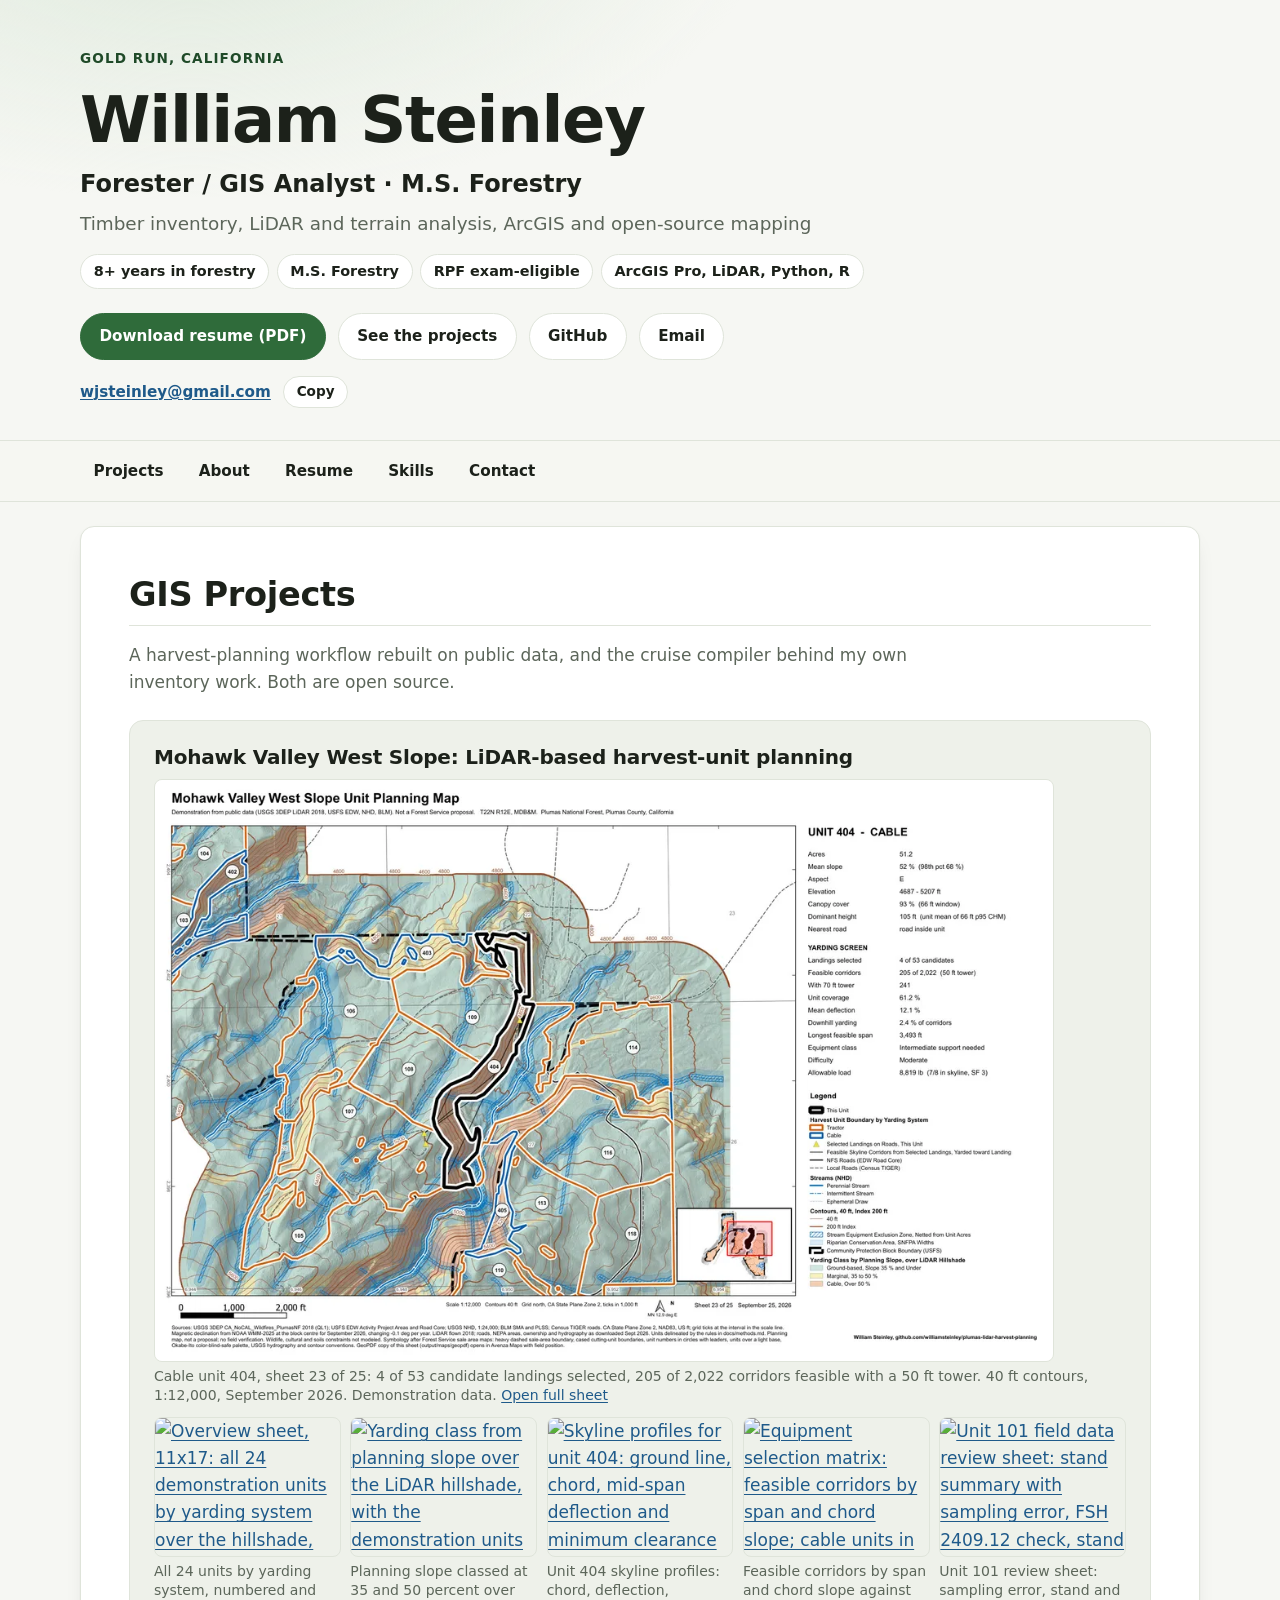
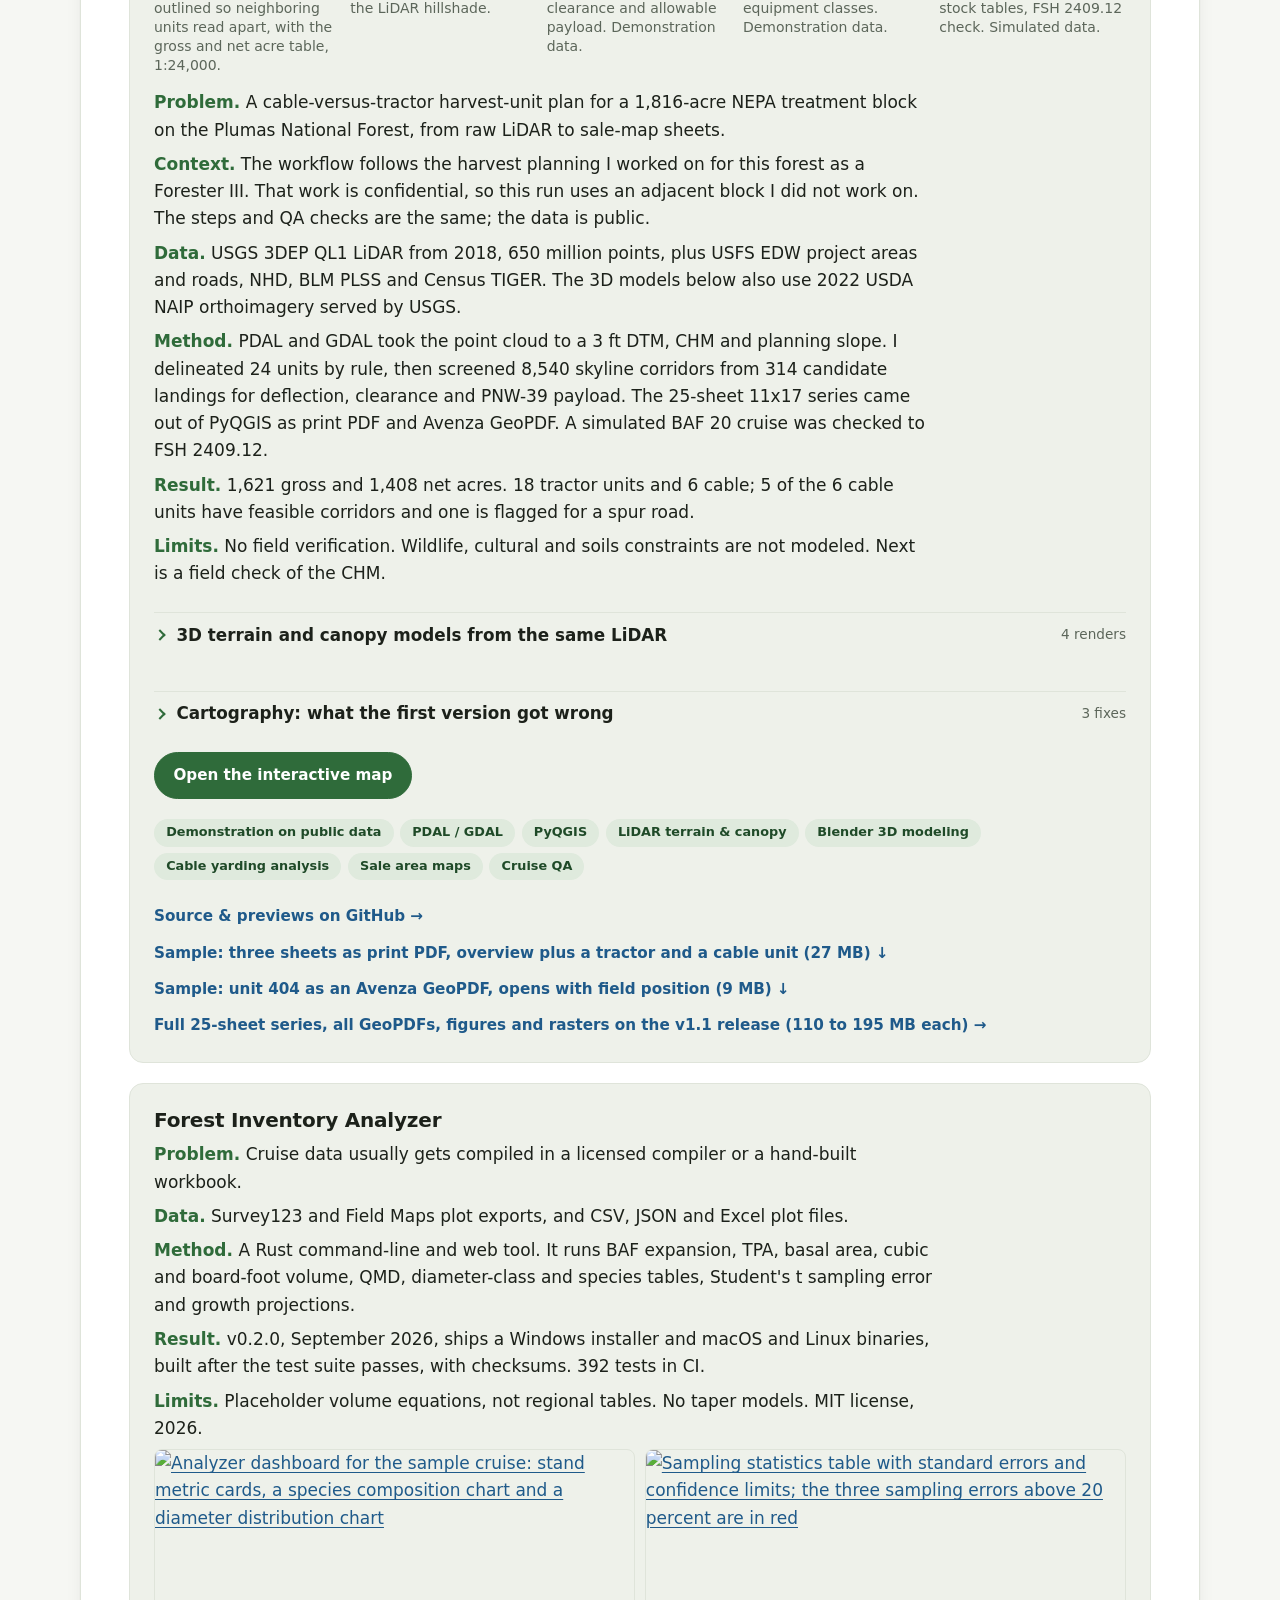
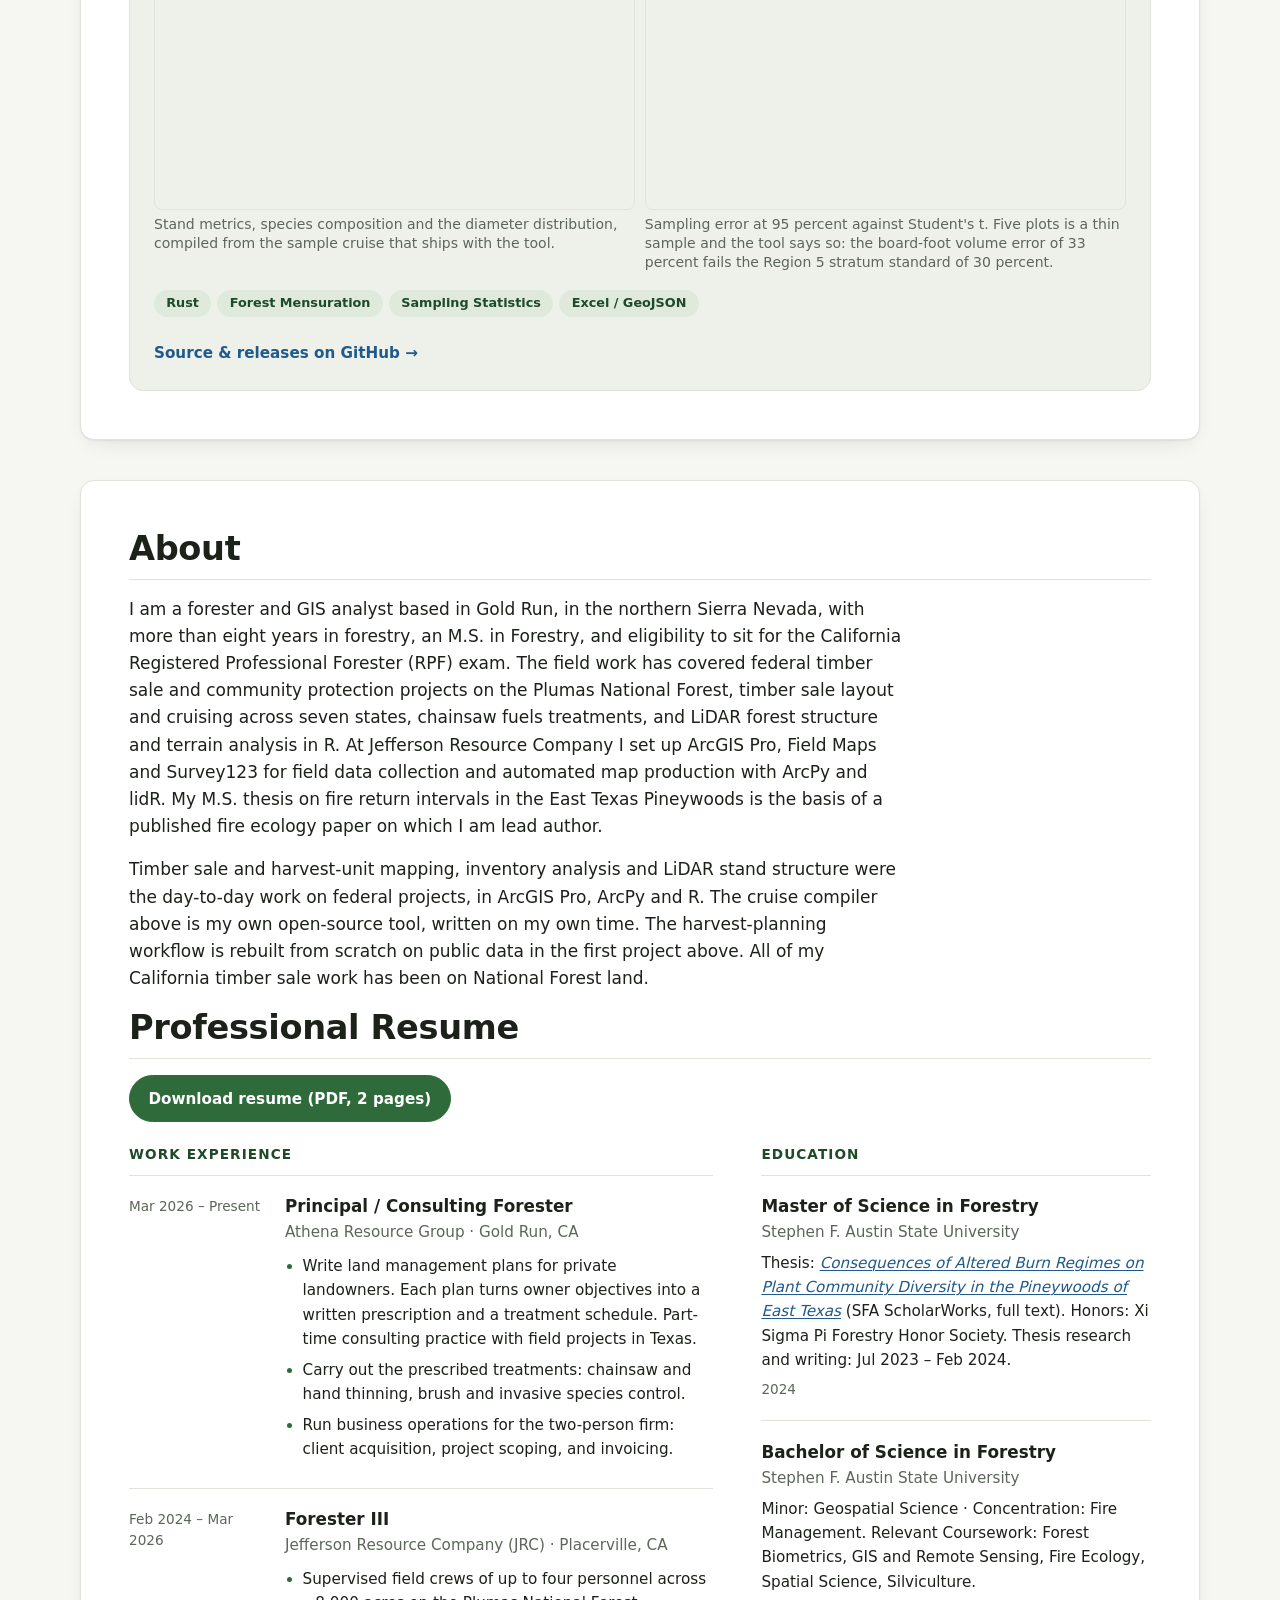
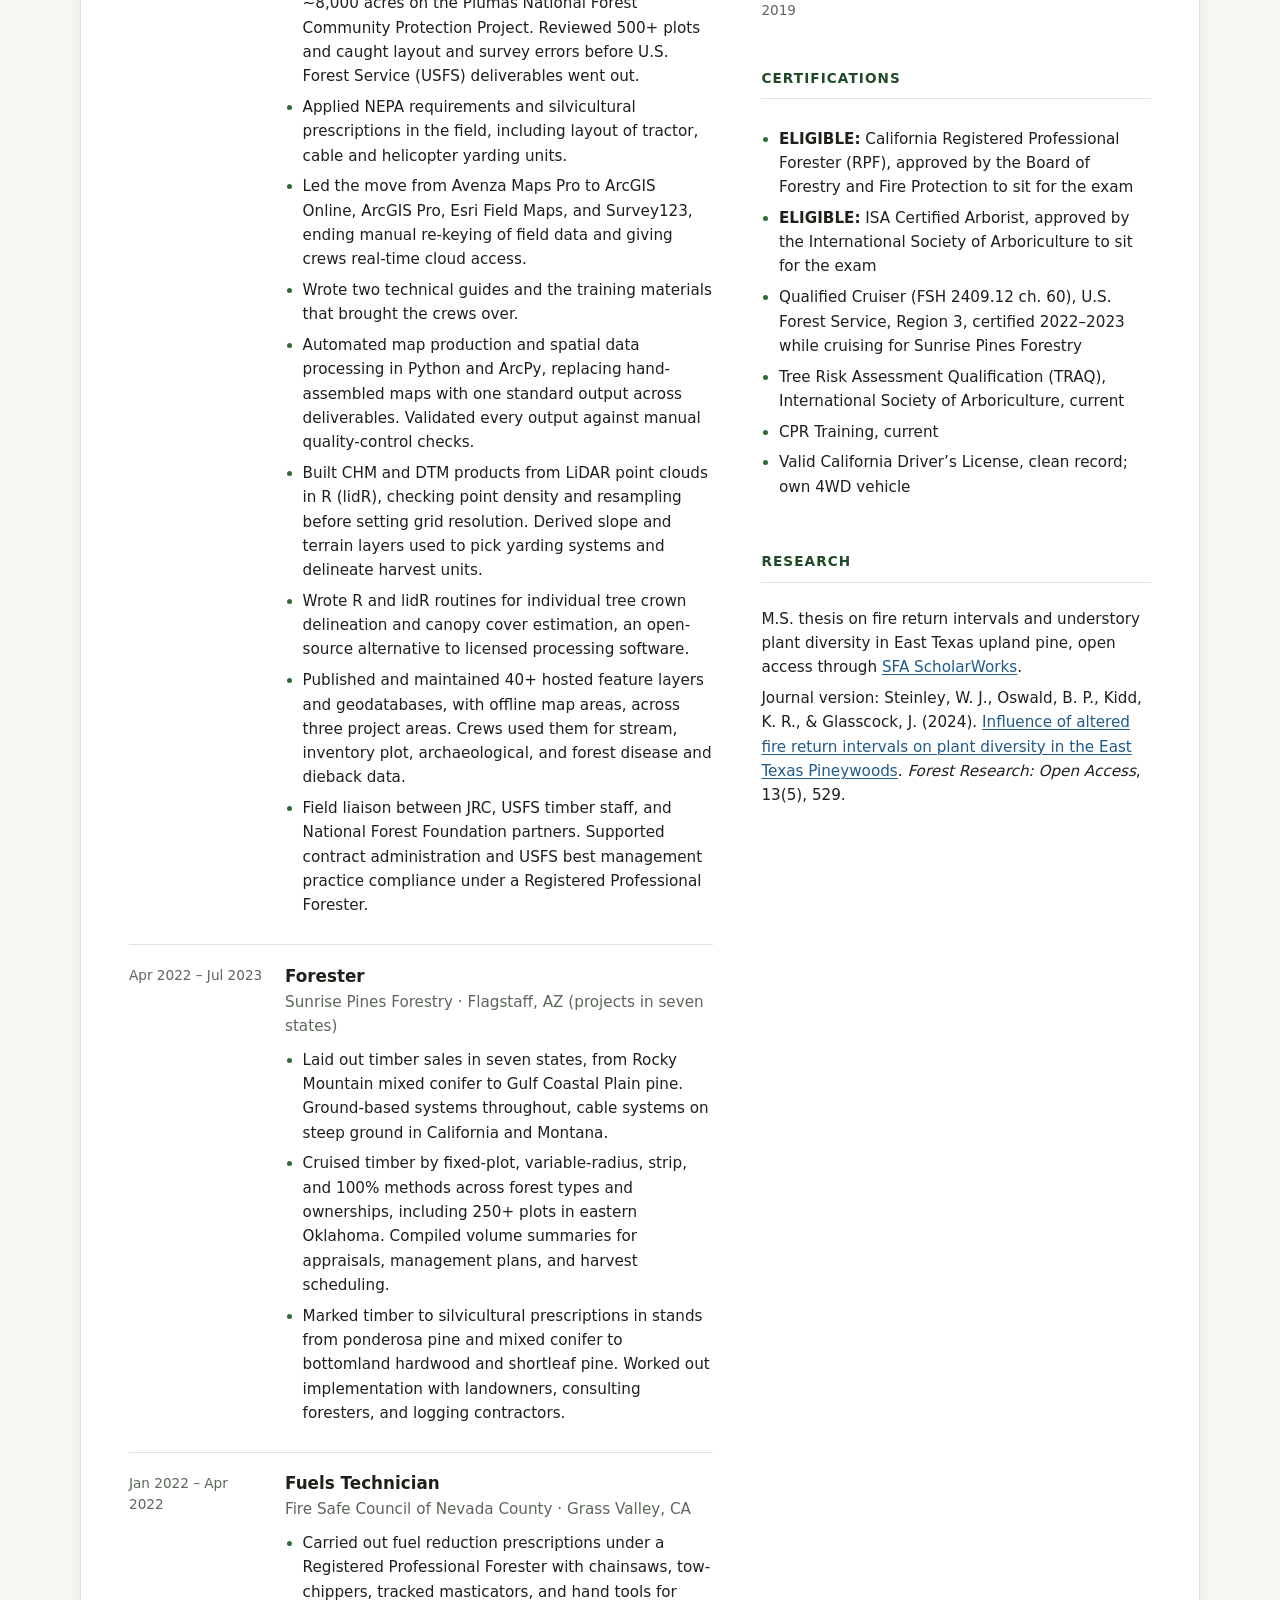
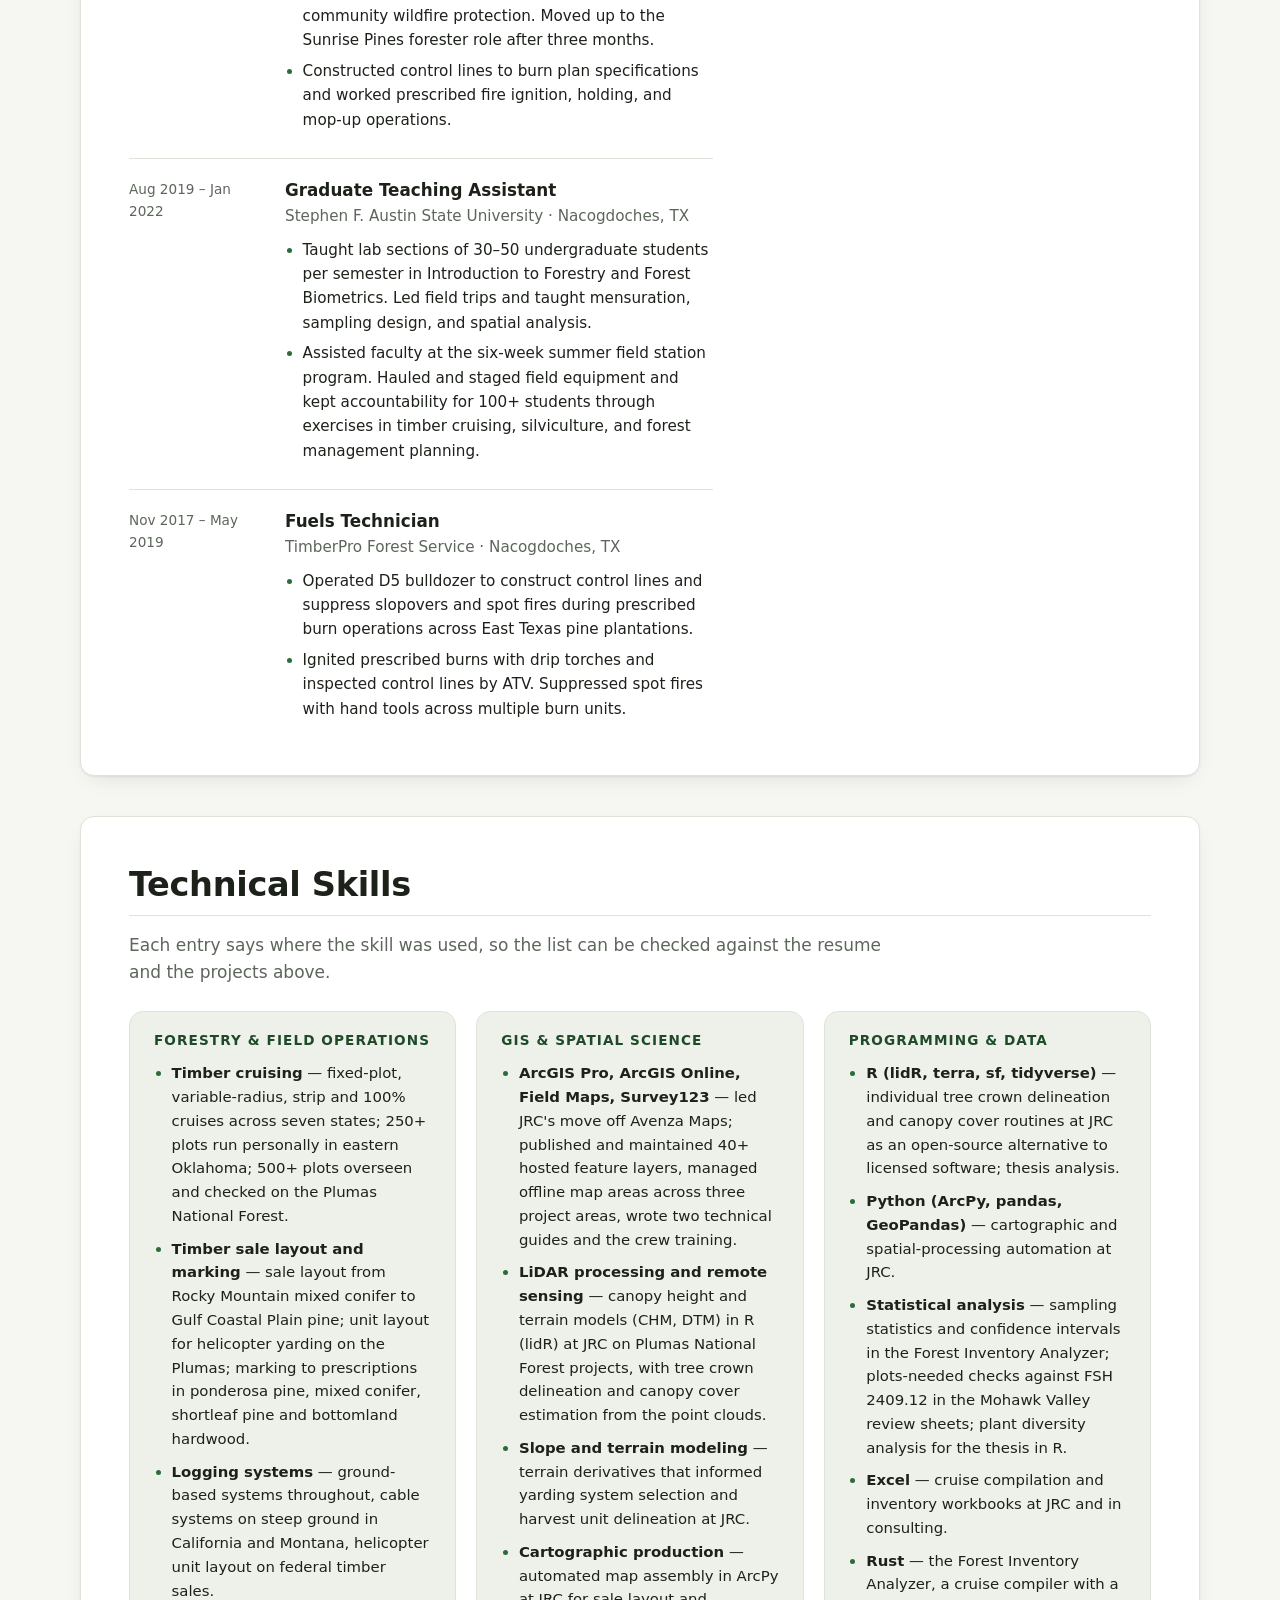
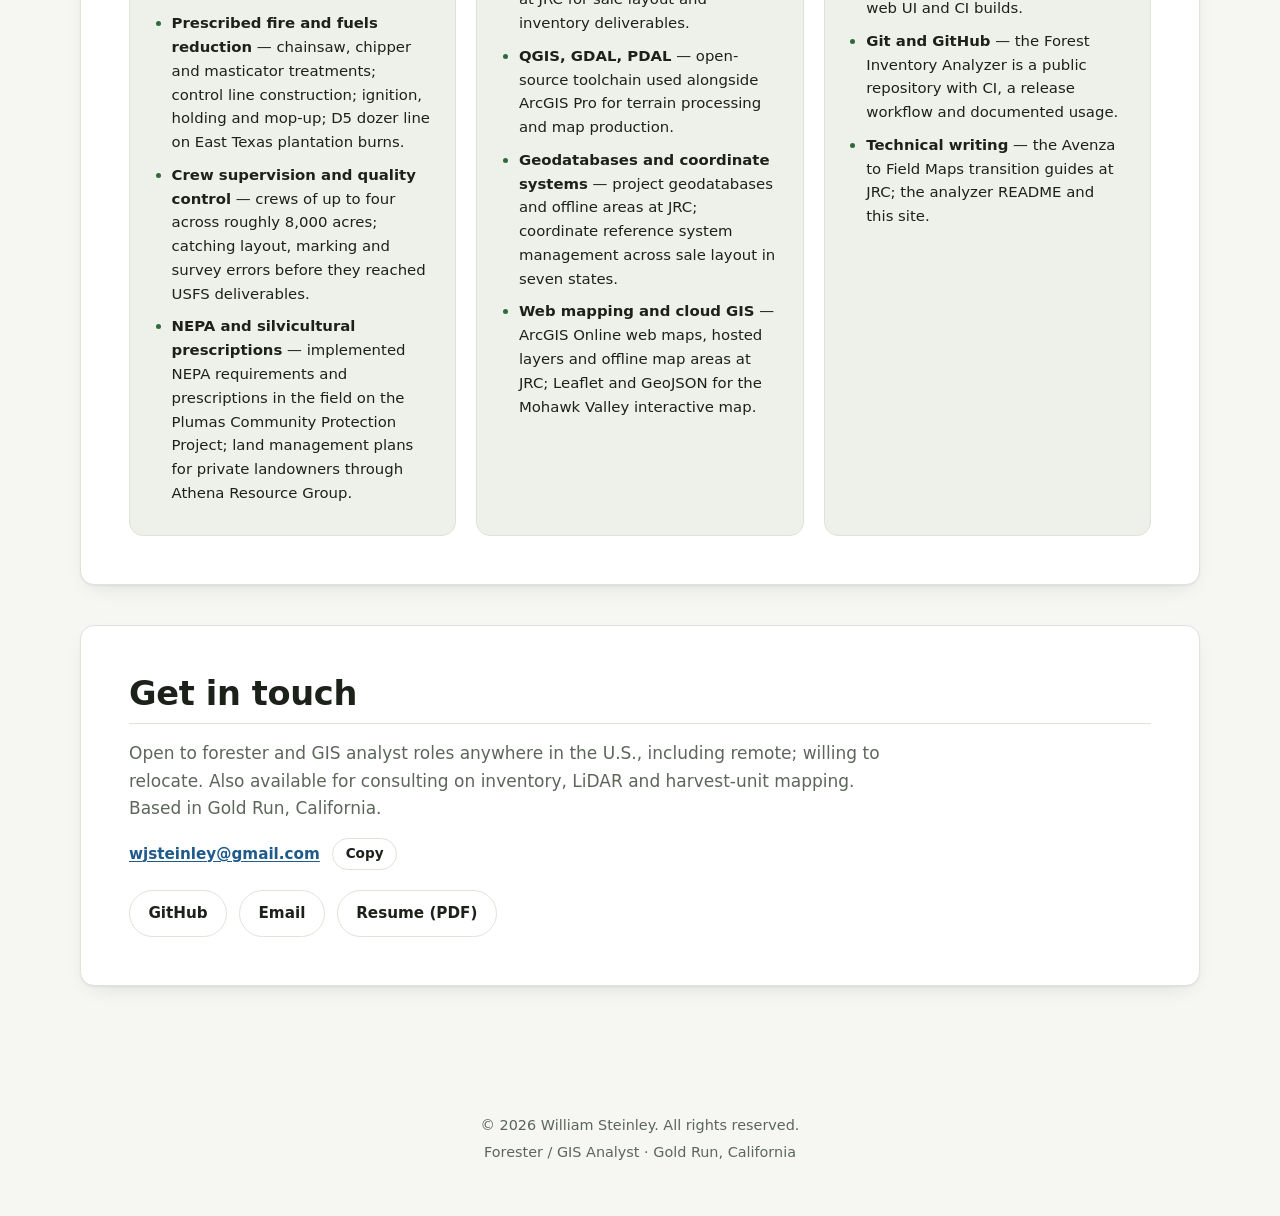
==== index.html @ 5eb897ae "Phone layout without nested boxes, deep-dive sections that open on request, an at-a-glance row and c" ====
<!DOCTYPE html>
<html lang="en">
  <head>
    <meta charset="UTF-8">
    <meta name="viewport" content="width=device-width, initial-scale=1.0">
    <meta name="description" content="William Steinley, forester and GIS analyst in Gold Run, California: timber inventory, LiDAR terrain and canopy analysis, harvest-unit mapping and cruise compilation.">
    <meta name="theme-color" content="#2f6b3a" media="(prefers-color-scheme: light)">
    <meta name="theme-color" content="#121613" media="(prefers-color-scheme: dark)">
    <meta property="og:title" content="William Steinley - Forester / GIS Analyst">
    <meta property="og:image" content="https://williamsteinley.github.io/og-card.jpg">
    <meta property="og:image:width" content="1200">
    <meta property="og:image:height" content="630">
    <meta property="og:image:alt" content="William Steinley, Forester / GIS Analyst, M.S. Forestry, beside a LiDAR harvest-unit planning map">
    <meta name="twitter:card" content="summary_large_image">
    <meta property="og:description" content="Timber inventory, LiDAR and terrain analysis, harvest-unit mapping and cruise compilation. Portfolio and resume.">
    <meta property="og:type" content="website">
    <meta property="og:url" content="https://williamsteinley.github.io/">
    <link rel="canonical" href="https://williamsteinley.github.io/">
    <link rel="icon" href="data:image/svg+xml,%3Csvg%20xmlns='http://www.w3.org/2000/svg'%20viewBox='0%200%2064%2064'%3E%3Crect%20width='64'%20height='64'%20rx='14'%20fill='%232f6b3a'/%3E%3Cpath%20d='M32%2010%20L50%2038%20H40%20L48%2050%20H36%20V56%20H28%20V50%20H16%20L24%2038%20H14%20Z'%20fill='%23eaf3e6'/%3E%3C/svg%3E">
    <link rel="icon" type="image/png" sizes="32x32" href="favicon-32.png">
    <link rel="apple-touch-icon" href="apple-touch-icon.png">
    <title>William Steinley - Forester / GIS Analyst</title>
    <link rel="stylesheet" href="styles.css">
    <script src="site.js" defer></script>
    <script type="application/ld+json">
{
  "@context": "https://schema.org",
  "@type": "Person",
  "name": "William Steinley",
  "jobTitle": "Forester / GIS Analyst",
  "address": {
    "@type": "PostalAddress",
    "addressLocality": "Gold Run",
    "addressRegion": "CA",
    "addressCountry": "US"
  },
  "url": "https://williamsteinley.github.io/",
  "email": "mailto:wjsteinley@gmail.com",
  "alumniOf": "Stephen F. Austin State University",
  "sameAs": [
    "https://github.com/williamsteinley"
  ]
}
    </script>
  </head>
  <body>
    <a class="skip-link" href="#main">Skip to main content</a>
    <header>
      <div class="container">
        <p class="eyebrow">Gold Run, California</p>
        <h1>William Steinley</h1>
        <p class="tagline">Forester / GIS Analyst &middot; M.S. Forestry</p>
        <p class="subtitle">Timber inventory, LiDAR and terrain analysis, ArcGIS and open-source mapping</p>
        <ul class="glance" aria-label="At a glance">
          <li>8+ years in forestry</li>
          <li>M.S. Forestry</li>
          <li>RPF exam-eligible</li>
          <li>ArcGIS Pro, LiDAR, Python, R</li>
        </ul>
        <div class="header-actions">
          <a href="projects/resume/William_Steinley_Resume.pdf" class="button-primary" target="_blank" rel="noopener">Download resume (PDF)<span class="visually-hidden"> (opens in new tab)</span></a>
          <a href="#gis-projects" class="button-secondary">See the projects</a>
          <a href="https://github.com/williamsteinley" class="button-secondary" target="_blank" rel="noopener">GitHub<span class="visually-hidden"> (opens in new tab)</span></a>
          <a href="mailto:wjsteinley@gmail.com" class="button-secondary">Email</a>
        </div>
        <p class="email-line">
          <a href="mailto:wjsteinley@gmail.com">wjsteinley@gmail.com</a>
          <button type="button" class="copy-email" data-copy="wjsteinley@gmail.com" aria-label="Copy email address" hidden>Copy</button>
          <span class="copy-status" role="status" aria-live="polite"></span>
        </p>
      </div>
    </header>

    <nav aria-label="Sections">
      <div class="container">
        <a href="#gis-projects">Projects</a>
        <a href="#about">About</a>
        <a href="#resume-heading">Resume</a>
        <a href="#skills">Skills</a>
        <a href="#contact">Contact</a>
      </div>
    </nav>

    <main id="main" tabindex="-1">
      <div class="container">
        <section id="gis-projects">
          <h2>GIS Projects</h2>
          <p>A harvest-planning workflow rebuilt on public data, and the cruise compiler behind my own inventory work. Both are open source.</p>

          <div class="gis-projects-grid">
            <div class="gis-project-card">
              <h3>Mohawk Valley West Slope: LiDAR-based harvest-unit planning</h3>
              <figure class="featured-hero">
                <a href="projects/plumas-lidar-harvest-planning/unit_404_sheet.jpg" target="_blank" rel="noopener"><picture>
                  <source type="image/webp" srcset="projects/plumas-lidar-harvest-planning/unit_404_sheet_700.webp 700w, projects/plumas-lidar-harvest-planning/unit_404_sheet_1100.webp 1100w, projects/plumas-lidar-harvest-planning/unit_404_sheet_1400.webp 1400w, projects/plumas-lidar-harvest-planning/unit_404_sheet_1870.webp 1870w" sizes="(max-width: 480px) 92vw, (max-width: 1000px) 80vw, 900px">
                  <img src="projects/plumas-lidar-harvest-planning/unit_404_sheet.jpg" width="1870" height="1210" alt="Unit 404 map sheet, 11x17: LiDAR hillshade, yarding-class tint, unit outlines, stream exclusion zones and skyline corridors" fetchpriority="high">
                </picture><span class="visually-hidden"> (opens in new tab)</span></a>
                <figcaption>Cable unit 404, sheet 23 of 25: 4 of 53 candidate landings selected, 205 of 2,022 corridors feasible with a 50 ft tower. 40 ft contours, 1:12,000, September 2026. Demonstration data. <a href="projects/plumas-lidar-harvest-planning/unit_404_sheet.jpg" target="_blank" rel="noopener">Open full sheet<span class="visually-hidden"> (opens in new tab)</span></a></figcaption>
              </figure>
              <div class="featured-strip">
                <figure>
                  <a href="projects/plumas-lidar-harvest-planning/overview_sheet.jpg" target="_blank" rel="noopener"><img src="projects/plumas-lidar-harvest-planning/overview_sheet_thumb.jpg" srcset="projects/plumas-lidar-harvest-planning/overview_sheet_thumb.jpg 370w, projects/plumas-lidar-harvest-planning/overview_sheet_800.webp 800w" sizes="(max-width: 480px) 92vw, 190px" width="370" height="239" alt="Overview sheet, 11x17: all 24 demonstration units by yarding system over the hillshade, numbered and outlined, with the unit acre table" loading="lazy"><span class="visually-hidden"> (opens in new tab)</span></a>
                  <figcaption>All 24 units by yarding system, numbered and outlined so neighboring units read apart, with the gross and net acre table, 1:24,000.</figcaption>
                </figure>
                <figure>
                  <a href="projects/plumas-lidar-harvest-planning/yarding_class.jpg" target="_blank" rel="noopener"><img src="projects/plumas-lidar-harvest-planning/yarding_class_thumb.jpg" srcset="projects/plumas-lidar-harvest-planning/yarding_class_thumb.jpg 319w, projects/plumas-lidar-harvest-planning/yarding_class_800.webp 800w" sizes="(max-width: 480px) 92vw, 190px" width="319" height="340" alt="Yarding class from planning slope over the LiDAR hillshade, with the demonstration units outlined and numbered" loading="lazy"><span class="visually-hidden"> (opens in new tab)</span></a>
                  <figcaption>Planning slope classed at 35 and 50 percent over the LiDAR hillshade.</figcaption>
                </figure>
                <figure>
                  <a href="projects/plumas-lidar-harvest-planning/unit_404_profiles.jpg" target="_blank" rel="noopener"><img src="projects/plumas-lidar-harvest-planning/unit_404_profiles_thumb.jpg" srcset="projects/plumas-lidar-harvest-planning/unit_404_profiles_thumb.jpg 204w, projects/plumas-lidar-harvest-planning/unit_404_profiles_576.webp 576w" sizes="(max-width: 480px) 60vw, 190px" width="204" height="340" alt="Skyline profiles for unit 404: ground line, chord, mid-span deflection and minimum clearance for six settings" loading="lazy"><span class="visually-hidden"> (opens in new tab)</span></a>
                  <figcaption>Unit 404 skyline profiles: chord, deflection, clearance and allowable payload. Demonstration data.</figcaption>
                </figure>
                <figure>
                  <a href="projects/plumas-lidar-harvest-planning/equipment_matrix.jpg" target="_blank" rel="noopener"><img src="projects/plumas-lidar-harvest-planning/equipment_matrix_thumb.jpg" srcset="projects/plumas-lidar-harvest-planning/equipment_matrix_thumb.jpg 370w, projects/plumas-lidar-harvest-planning/equipment_matrix_800.webp 800w" sizes="(max-width: 480px) 92vw, 190px" width="370" height="222" alt="Equipment selection matrix: feasible corridors by span and chord slope; cable units in blue, tractor units in orange" loading="lazy"><span class="visually-hidden"> (opens in new tab)</span></a>
                  <figcaption>Feasible corridors by span and chord slope against equipment classes. Demonstration data.</figcaption>
                </figure>
                <figure>
                  <a href="projects/plumas-lidar-harvest-planning/unit_101_review.jpg" target="_blank" rel="noopener"><img src="projects/plumas-lidar-harvest-planning/unit_101_review_thumb.jpg" srcset="projects/plumas-lidar-harvest-planning/unit_101_review_thumb.jpg 263w, projects/plumas-lidar-harvest-planning/unit_101_review_742.webp 742w" sizes="(max-width: 480px) 80vw, 190px" width="263" height="340" alt="Unit 101 field data review sheet: stand summary with sampling error, FSH 2409.12 check, stand and stock tables" loading="lazy"><span class="visually-hidden"> (opens in new tab)</span></a>
                  <figcaption>Unit 101 review sheet: sampling error, stand and stock tables, FSH 2409.12 check. Simulated data.</figcaption>
                </figure>
              </div>
              <div class="project-brief">
                <p><strong>Problem.</strong> A cable-versus-tractor harvest-unit plan for a 1,816-acre NEPA treatment block on the Plumas National Forest, from raw LiDAR to sale-map sheets.</p>
                <p><strong>Context.</strong> The workflow follows the harvest planning I worked on for this forest as a Forester III. That work is confidential, so this run uses an adjacent block I did not work on. The steps and QA checks are the same; the data is public.</p>
                <p><strong>Data.</strong> USGS 3DEP QL1 LiDAR from 2018, 650 million points, plus USFS EDW project areas and roads, NHD, BLM PLSS and Census TIGER. The 3D models below also use 2022 USDA NAIP orthoimagery served by USGS.</p>
                <p><strong>Method.</strong> PDAL and GDAL took the point cloud to a 3 ft DTM, CHM and planning slope. I delineated 24 units by rule, then screened 8,540 skyline corridors from 314 candidate landings for deflection, clearance and PNW-39 payload. The 25-sheet 11x17 series came out of PyQGIS as print PDF and Avenza GeoPDF. A simulated BAF 20 cruise was checked to FSH 2409.12.</p>
                <p><strong>Result.</strong> 1,621 gross and 1,408 net acres. 18 tractor units and 6 cable; 5 of the 6 cable units have feasible corridors and one is flagged for a spur road.</p>
                <p><strong>Limits.</strong> No field verification. Wildlife, cultural and soils constraints are not modeled. Next is a field check of the CHM.</p>
              </div>
              <details class="deep-dive">
                <summary><h4>3D terrain and canopy models from the same LiDAR</h4><span class="summary-note">4 renders</span></summary>
                <p>A 1.48 by 1.48 mile window of the block, rebuilt in Blender as real geometry from the same 2018 QL1 point cloud as the map series above: 2.25 million vertices on a 5.2 ft grid, resampled from the 3 ft rasters, at true scale with no vertical exaggeration, so the slopes shown are the slopes measured. The NAIP drape is 2022 imagery, four years newer than the 2018 canopy surface it sits on.</p>
                <div class="featured-strip">
                  <figure>
                    <a href="projects/plumas-lidar-harvest-planning/terrain3d_bare_earth.jpg" target="_blank" rel="noopener"><img src="projects/plumas-lidar-harvest-planning/terrain3d_bare_earth_thumb.jpg" srcset="projects/plumas-lidar-harvest-planning/terrain3d_bare_earth_thumb.jpg 370w, projects/plumas-lidar-harvest-planning/terrain3d_bare_earth_800.webp 800w" sizes="(max-width: 480px) 92vw, 240px" width="370" height="208" alt="3D render of the bare-earth LiDAR terrain, shaded by elevation, with road benches and drainages cut across the slope" loading="lazy"><span class="visually-hidden"> (opens in new tab)</span></a>
                    <figcaption>Bare earth under the canopy: 1,266 ft of relief, with road benches and drainages cut into the slope.</figcaption>
                  </figure>
                  <figure>
                    <a href="projects/plumas-lidar-harvest-planning/terrain3d_canopy_height.jpg" target="_blank" rel="noopener"><img src="projects/plumas-lidar-harvest-planning/terrain3d_canopy_height_thumb.jpg" srcset="projects/plumas-lidar-harvest-planning/terrain3d_canopy_height_thumb.jpg 370w, projects/plumas-lidar-harvest-planning/terrain3d_canopy_height_800.webp 800w" sizes="(max-width: 480px) 92vw, 240px" width="370" height="208" alt="3D render of the canopy height model from above: individual conifer crowns, with roads and openings as pale gaps" loading="lazy"><span class="visually-hidden"> (opens in new tab)</span></a>
                    <figcaption>Canopy height model, height above ground only. Individual crowns resolve at 5.2 ft cells.</figcaption>
                  </figure>
                  <figure>
                    <a href="projects/plumas-lidar-harvest-planning/terrain3d_canopy.jpg" target="_blank" rel="noopener"><img src="projects/plumas-lidar-harvest-planning/terrain3d_canopy_thumb.jpg" srcset="projects/plumas-lidar-harvest-planning/terrain3d_canopy_thumb.jpg 370w, projects/plumas-lidar-harvest-planning/terrain3d_canopy_800.webp 800w" sizes="(max-width: 480px) 92vw, 240px" width="370" height="208" alt="3D render of the LiDAR canopy surface draped with NAIP imagery, with a road switchbacking across the slope" loading="lazy"><span class="visually-hidden"> (opens in new tab)</span></a>
                    <figcaption>Canopy surface draped with 2022 NAIP orthoimagery, which photographs the crowns it is draped on.</figcaption>
                  </figure>
                  <figure>
                    <a href="projects/plumas-lidar-harvest-planning/terrain3d_slope.jpg" target="_blank" rel="noopener"><img src="projects/plumas-lidar-harvest-planning/terrain3d_slope_thumb.jpg" srcset="projects/plumas-lidar-harvest-planning/terrain3d_slope_thumb.jpg 370w, projects/plumas-lidar-harvest-planning/terrain3d_slope_800.webp 800w" sizes="(max-width: 480px) 92vw, 240px" width="370" height="208" alt="3D render of the bare-earth terrain colored by planning slope: pale on gentle benches, red on steep drainage walls" loading="lazy"><span class="visually-hidden"> (opens in new tab)</span></a>
                    <figcaption>Planning slope on the same ground: gentle benches pale, cable-yarding drainage walls red.</figcaption>
                  </figure>
                </div>
              </details>
              <details class="deep-dive">
                <summary><h4>Cartography: what the first version got wrong</h4><span class="summary-note">3 fixes</span></summary>
                <p>The unit sheets went through a symbology review against a current Forest Service sale area map (Willamette National Forest, JC timber sale) and published cartographic guidance. Three defects and their fixes:</p>
                <figure class="wide-figure">
                  <a href="projects/plumas-lidar-harvest-planning/symbology_before_after.jpg" target="_blank" rel="noopener"><img src="projects/plumas-lidar-harvest-planning/symbology_before_after_thumb.jpg" srcset="projects/plumas-lidar-harvest-planning/symbology_before_after_thumb.jpg 740w, projects/plumas-lidar-harvest-planning/symbology_before_after_1100.webp 1100w" sizes="(max-width: 800px) 92vw, 740px" width="740" height="293" alt="The same six units before and after: shared fills and dashed lines merge neighbors; after, cased outlines and numbered circles" loading="lazy"><span class="visually-hidden"> (opens in new tab)</span></a>
                  <figcaption>The same ground on the overview sheet, before and after the review.</figcaption>
                </figure>
                <ul>
                  <li><strong>Neighboring units read as one block.</strong> Two units of the same yarding system shared a fill and a boundary of the same color, so the line between them disappeared. Every unit boundary now carries a white casing under a solid line, which is how a sale area map keeps the cutting unit boundary the strongest line on the sheet.</li>
                  <li><strong>Labels left their units.</strong> A two-line <em>Unit 405 / Cable</em> block does not fit a narrow drainage unit, so it was placed over the neighbor. Units now carry the number alone in a circle, placed inside the unit, on a leader when it has to sit outside.</li>
                  <li><strong>Cable units read as water.</strong> They follow the drainages, and a flat blue fill next to a blue riparian wash is ambiguous. They are now hatched, so the yarding system survives a gray print and red-green color blindness as well.</li>
                </ul>
              </details>
              <p><a href="projects/plumas-lidar-harvest-planning/map/" class="button-primary">Open the interactive map</a></p>
              <div class="project-tech">
                <span class="tech-badge">Demonstration on public data</span>
                <span class="tech-badge">PDAL / GDAL</span>
                <span class="tech-badge">PyQGIS</span>
                <span class="tech-badge">LiDAR terrain &amp; canopy</span>
                <span class="tech-badge">Blender 3D modeling</span>
                <span class="tech-badge">Cable yarding analysis</span>
                <span class="tech-badge">Sale area maps</span>
                <span class="tech-badge">Cruise QA</span>
              </div>
              <a href="https://github.com/williamsteinley/plumas-lidar-harvest-planning" class="gis-link" target="_blank" rel="noopener">Source &amp; previews on GitHub &rarr;<span class="visually-hidden"> (opens in new tab)</span></a>
              <a href="https://github.com/williamsteinley/plumas-lidar-harvest-planning/releases/download/v1.1/Sample_Sheets.pdf" class="gis-link">Sample: three sheets as print PDF, overview plus a tractor and a cable unit (27 MB) &darr;</a>
              <a href="https://github.com/williamsteinley/plumas-lidar-harvest-planning/releases/download/v1.1/Sample_Unit_404_GeoPDF.pdf" class="gis-link">Sample: unit 404 as an Avenza GeoPDF, opens with field position (9 MB) &darr;</a>
              <a href="https://github.com/williamsteinley/plumas-lidar-harvest-planning/releases/tag/v1.1" class="gis-link" target="_blank" rel="noopener">Full 25-sheet series, all GeoPDFs, figures and rasters on the v1.1 release (110 to 195 MB each) &rarr;<span class="visually-hidden"> (opens in new tab)</span></a>
            </div>

            <div class="gis-project-card">
              <h3>Forest Inventory Analyzer</h3>
              <div class="project-brief">
                <p><strong>Problem.</strong> Cruise data usually gets compiled in a licensed compiler or a hand-built workbook.</p>
                <p><strong>Data.</strong> Survey123 and Field Maps plot exports, and CSV, JSON and Excel plot files.</p>
                <p><strong>Method.</strong> A Rust command-line and web tool. It runs BAF expansion, TPA, basal area, cubic and board-foot volume, QMD, diameter-class and species tables, Student's t sampling error and growth projections.</p>
                <p><strong>Result.</strong> v0.2.0, September 2026, ships a Windows installer and macOS and Linux binaries, built after the test suite passes, with checksums. 392 tests in CI.</p>
                <p><strong>Limits.</strong> Placeholder volume equations, not regional tables. No taper models. MIT license, 2026.</p>
              </div>
              <div class="featured-strip">
                <figure>
                  <a href="projects/forest-inventory-analyzer/analyzer_dashboard.jpg" target="_blank" rel="noopener"><img src="projects/forest-inventory-analyzer/analyzer_dashboard_thumb.jpg" srcset="projects/forest-inventory-analyzer/analyzer_dashboard_thumb.jpg 740w, projects/forest-inventory-analyzer/analyzer_dashboard_1100.webp 1100w" sizes="(max-width: 480px) 92vw, 480px" width="740" height="423" alt="Analyzer dashboard for the sample cruise: stand metric cards, a species composition chart and a diameter distribution chart" loading="lazy"><span class="visually-hidden"> (opens in new tab)</span></a>
                  <figcaption>Stand metrics, species composition and the diameter distribution, compiled from the sample cruise that ships with the tool.</figcaption>
                </figure>
                <figure>
                  <a href="projects/forest-inventory-analyzer/analyzer_statistics.jpg" target="_blank" rel="noopener"><img src="projects/forest-inventory-analyzer/analyzer_statistics_thumb.jpg" srcset="projects/forest-inventory-analyzer/analyzer_statistics_thumb.jpg 740w, projects/forest-inventory-analyzer/analyzer_statistics_1100.webp 1100w" sizes="(max-width: 480px) 92vw, 480px" width="740" height="346" alt="Sampling statistics table with standard errors and confidence limits; the three sampling errors above 20 percent are in red" loading="lazy"><span class="visually-hidden"> (opens in new tab)</span></a>
                  <figcaption>Sampling error at 95 percent against Student's t. Five plots is a thin sample and the tool says so: the board-foot volume error of 33 percent fails the Region 5 stratum standard of 30 percent.</figcaption>
                </figure>
              </div>
              <div class="project-tech">
                <span class="tech-badge">Rust</span>
                <span class="tech-badge">Forest Mensuration</span>
                <span class="tech-badge">Sampling Statistics</span>
                <span class="tech-badge">Excel / GeoJSON</span>
              </div>
              <a href="https://github.com/williamsteinley/forest-inventory-analyzer-rust" class="gis-link" target="_blank" rel="noopener">Source &amp; releases on GitHub &rarr;<span class="visually-hidden"> (opens in new tab)</span></a>
            </div>

          </div>
        </section>

        <!-- RESUME SECTION -->
        <section id="resume">
          <h2 id="about">About</h2>
          <p>I am a forester and GIS analyst based in Gold Run, in the northern Sierra Nevada, with more than eight years in forestry, an M.S. in Forestry, and eligibility to sit for the California Registered Professional Forester (RPF) exam. The field work has covered federal timber sale and community protection projects on the Plumas National Forest, timber sale layout and cruising across seven states, chainsaw fuels treatments, and LiDAR forest structure and terrain analysis in R. At Jefferson Resource Company I set up ArcGIS Pro, Field Maps and Survey123 for field data collection and automated map production with ArcPy and lidR. My M.S. thesis on fire return intervals in the East Texas Pineywoods is the basis of a published fire ecology paper on which I am lead author.</p>
          <p>Timber sale and harvest-unit mapping, inventory analysis and LiDAR stand structure were the day-to-day work on federal projects, in ArcGIS Pro, ArcPy and R. The cruise compiler above is my own open-source tool, written on my own time. The harvest-planning workflow is rebuilt from scratch on public data in the first project above. All of my California timber sale work has been on National Forest land.</p>
          <h2 id="resume-heading">Professional Resume</h2>
          <p><a href="projects/resume/William_Steinley_Resume.pdf" class="button-primary" target="_blank" rel="noopener">Download resume (PDF, 2 pages)<span class="visually-hidden"> (opens in new tab)</span></a></p>

          <div class="resume-section">
            <div>
              <h3 class="resume-heading">Work Experience</h3>

              <div class="experience-item">
                <div class="position">Principal / Consulting Forester</div>
                <div class="company">Athena Resource Group &middot; Gold Run, CA</div>
                <ul class="resume-bullets">
                  <li>Write land management plans for private landowners. Each plan turns owner objectives into a written prescription and a treatment schedule. Part-time consulting practice with field projects in Texas.</li>
                  <li>Carry out the prescribed treatments: chainsaw and hand thinning, brush and invasive species control.</li>
                  <li>Run business operations for the two-person firm: client acquisition, project scoping, and invoicing.</li>
                </ul>
                <div class="date">Mar 2026 &ndash; Present</div>
              </div>

              <div class="experience-item">
                <div class="position">Forester III</div>
                <div class="company">Jefferson Resource Company (JRC) &middot; Placerville, CA</div>
                <ul class="resume-bullets">
                  <li>Supervised field crews of up to four personnel across ~8,000 acres on the Plumas National Forest Community Protection Project. Reviewed 500+ plots and caught layout and survey errors before U.S. Forest Service (USFS) deliverables went out.</li>
                  <li>Applied NEPA requirements and silvicultural prescriptions in the field, including layout of tractor, cable and helicopter yarding units.</li>
                  <li>Led the move from Avenza Maps Pro to ArcGIS Online, ArcGIS Pro, Esri Field Maps, and Survey123, ending manual re-keying of field data and giving crews real-time cloud access.</li>
                  <li>Wrote two technical guides and the training materials that brought the crews over.</li>
                  <li>Automated map production and spatial data processing in Python and ArcPy, replacing hand-assembled maps with one standard output across deliverables. Validated every output against manual quality-control checks.</li>
                  <li>Built CHM and DTM products from LiDAR point clouds in R (lidR), checking point density and resampling before setting grid resolution. Derived slope and terrain layers used to pick yarding systems and delineate harvest units.</li>
                  <li>Wrote R and lidR routines for individual tree crown delineation and canopy cover estimation, an open-source alternative to licensed processing software.</li>
                  <li>Published and maintained 40+ hosted feature layers and geodatabases, with offline map areas, across three project areas. Crews used them for stream, inventory plot, archaeological, and forest disease and dieback data.</li>
                  <li>Field liaison between JRC, USFS timber staff, and National Forest Foundation partners. Supported contract administration and USFS best management practice compliance under a Registered Professional Forester.</li>
                </ul>
                <div class="date">Feb 2024 &ndash; Mar 2026</div>
              </div>

              <div class="experience-item">
                <div class="position">Forester</div>
                <div class="company">Sunrise Pines Forestry &middot; Flagstaff, AZ (projects in seven states)</div>
                <ul class="resume-bullets">
                  <li>Laid out timber sales in seven states, from Rocky Mountain mixed conifer to Gulf Coastal Plain pine. Ground-based systems throughout, cable systems on steep ground in California and Montana.</li>
                  <li>Cruised timber by fixed-plot, variable-radius, strip, and 100% methods across forest types and ownerships, including 250+ plots in eastern Oklahoma. Compiled volume summaries for appraisals, management plans, and harvest scheduling.</li>
                  <li>Marked timber to silvicultural prescriptions in stands from ponderosa pine and mixed conifer to bottomland hardwood and shortleaf pine. Worked out implementation with landowners, consulting foresters, and logging contractors.</li>
                </ul>
                <div class="date">Apr 2022 &ndash; Jul 2023</div>
              </div>

              <div class="experience-item">
                <div class="position">Fuels Technician</div>
                <div class="company">Fire Safe Council of Nevada County &middot; Grass Valley, CA</div>
                <ul class="resume-bullets">
                  <li>Carried out fuel reduction prescriptions under a Registered Professional Forester with chainsaws, tow-chippers, tracked masticators, and hand tools for community wildfire protection. Moved up to the Sunrise Pines forester role after three months.</li>
                  <li>Constructed control lines to burn plan specifications and worked prescribed fire ignition, holding, and mop-up operations.</li>
                </ul>
                <div class="date">Jan 2022 &ndash; Apr 2022</div>
              </div>

              <div class="experience-item">
                <div class="position">Graduate Teaching Assistant</div>
                <div class="company">Stephen F. Austin State University &middot; Nacogdoches, TX</div>
                <ul class="resume-bullets">
                  <li>Taught lab sections of 30&ndash;50 undergraduate students per semester in Introduction to Forestry and Forest Biometrics. Led field trips and taught mensuration, sampling design, and spatial analysis.</li>
                  <li>Assisted faculty at the six-week summer field station program. Hauled and staged field equipment and kept accountability for 100+ students through exercises in timber cruising, silviculture, and forest management planning.</li>
                </ul>
                <div class="date">Aug 2019 &ndash; Jan 2022</div>
              </div>

              <div class="experience-item">
                <div class="position">Fuels Technician</div>
                <div class="company">TimberPro Forest Service &middot; Nacogdoches, TX</div>
                <ul class="resume-bullets">
                  <li>Operated D5 bulldozer to construct control lines and suppress slopovers and spot fires during prescribed burn operations across East Texas pine plantations.</li>
                  <li>Ignited prescribed burns with drip torches and inspected control lines by ATV. Suppressed spot fires with hand tools across multiple burn units.</li>
                </ul>
                <div class="date">Nov 2017 &ndash; May 2019</div>
              </div>
            </div>

            <div>
              <h3 class="resume-heading">Education</h3>

              <div class="education-item">
                <div class="degree">Master of Science in Forestry</div>
                <div class="institution">Stephen F. Austin State University</div>
                <p class="resume-note">Thesis: <a href="https://scholarworks.sfasu.edu/etds/548/" target="_blank" rel="noopener"><em>Consequences of Altered Burn Regimes on Plant Community Diversity in the Pineywoods of East Texas</em><span class="visually-hidden"> (opens in new tab)</span></a> (SFA ScholarWorks, full text). Honors: Xi Sigma Pi Forestry Honor Society. Thesis research and writing: Jul 2023 &ndash; Feb 2024.</p>
                <div class="date">2024</div>
              </div>

              <div class="education-item">
                <div class="degree">Bachelor of Science in Forestry</div>
                <div class="institution">Stephen F. Austin State University</div>
                <p class="resume-note">Minor: Geospatial Science &middot; Concentration: Fire Management. Relevant Coursework: Forest Biometrics, GIS and Remote Sensing, Fire Ecology, Spatial Science, Silviculture.</p>
                <div class="date">2019</div>
              </div>

              <h3 class="resume-heading">Certifications</h3>
              <div class="education-item">
                <ul class="resume-bullets">
                  <li><strong>ELIGIBLE:</strong> California Registered Professional Forester (RPF), approved by the Board of Forestry and Fire Protection to sit for the exam</li>
                  <li><strong>ELIGIBLE:</strong> ISA Certified Arborist, approved by the International Society of Arboriculture to sit for the exam</li>
                  <li>Qualified Cruiser (FSH 2409.12 ch. 60), U.S. Forest Service, Region 3, certified 2022&ndash;2023 while cruising for Sunrise Pines Forestry</li>
                  <li>Tree Risk Assessment Qualification (TRAQ), International Society of Arboriculture, current</li>
                  <li>CPR Training, current</li>
                  <li>Valid California Driver&rsquo;s License, clean record; own 4WD vehicle</li>
                </ul>
              </div>

              <h3 class="resume-heading">Research</h3>
              <div class="education-item">
                <p class="resume-note">M.S. thesis on fire return intervals and understory plant diversity in East Texas upland pine, open access through <a href="https://scholarworks.sfasu.edu/etds/548/" target="_blank" rel="noopener">SFA ScholarWorks<span class="visually-hidden"> (opens in new tab)</span></a>.</p>
                <p class="resume-note">Journal version: Steinley, W. J., Oswald, B. P., Kidd, K. R., &amp; Glasscock, J. (2024). <a href="https://www.longdom.org/open-access/influence-of-altered-fire-return-intervals-on-plant-diversity-in-the-east-texas-pineywoods-1100565.html" target="_blank" rel="noopener">Influence of altered fire return intervals on plant diversity in the East Texas Pineywoods<span class="visually-hidden"> (opens in new tab)</span></a>. <em>Forest Research: Open Access</em>, 13(5), 529.</p>
              </div>
            </div>
          </div>
        </section>

        <!-- SKILLS SECTION -->
        <section id="skills">
          <h2>Technical Skills</h2>
          <p>Each entry says where the skill was used, so the list can be checked against the resume and the projects above.</p>

          <div class="skills-grid">
            <div class="skill-category">
              <h3>Forestry &amp; Field Operations</h3>
              <ul class="skill-list">
                <li><strong>Timber cruising</strong> &mdash; fixed-plot, variable-radius, strip and 100% cruises across seven states; 250+ plots run personally in eastern Oklahoma; 500+ plots overseen and checked on the Plumas National Forest.</li>
                <li><strong>Timber sale layout and marking</strong> &mdash; sale layout from Rocky Mountain mixed conifer to Gulf Coastal Plain pine; unit layout for helicopter yarding on the Plumas; marking to prescriptions in ponderosa pine, mixed conifer, shortleaf pine and bottomland hardwood.</li>
                <li><strong>Logging systems</strong> &mdash; ground-based systems throughout, cable systems on steep ground in California and Montana, helicopter unit layout on federal timber sales.</li>
                <li><strong>Prescribed fire and fuels reduction</strong> &mdash; chainsaw, chipper and masticator treatments; control line construction; ignition, holding and mop-up; D5 dozer line on East Texas plantation burns.</li>
                <li><strong>Crew supervision and quality control</strong> &mdash; crews of up to four across roughly 8,000 acres; catching layout, marking and survey errors before they reached USFS deliverables.</li>
                <li><strong>NEPA and silvicultural prescriptions</strong> &mdash; implemented NEPA requirements and prescriptions in the field on the Plumas Community Protection Project; land management plans for private landowners through Athena Resource Group.</li>
              </ul>
            </div>

            <div class="skill-category">
              <h3>GIS &amp; Spatial Science</h3>
              <ul class="skill-list">
                <li><strong>ArcGIS Pro, ArcGIS Online, Field Maps, Survey123</strong> &mdash; led JRC's move off Avenza Maps; published and maintained 40+ hosted feature layers, managed offline map areas across three project areas, wrote two technical guides and the crew training.</li>
                <li><strong>LiDAR processing and remote sensing</strong> &mdash; canopy height and terrain models (CHM, DTM) in R (lidR) at JRC on Plumas National Forest projects, with tree crown delineation and canopy cover estimation from the point clouds.</li>
                <li><strong>Slope and terrain modeling</strong> &mdash; terrain derivatives that informed yarding system selection and harvest unit delineation at JRC.</li>
                <li><strong>Cartographic production</strong> &mdash; automated map assembly in ArcPy at JRC for sale layout and inventory deliverables.</li>
                <li><strong>QGIS, GDAL, PDAL</strong> &mdash; open-source toolchain used alongside ArcGIS Pro for terrain processing and map production.</li>
                <li><strong>Geodatabases and coordinate systems</strong> &mdash; project geodatabases and offline areas at JRC; coordinate reference system management across sale layout in seven states.</li>
                <li><strong>Web mapping and cloud GIS</strong> &mdash; ArcGIS Online web maps, hosted layers and offline map areas at JRC; Leaflet and GeoJSON for the Mohawk Valley interactive map.</li>
              </ul>
            </div>

            <div class="skill-category">
              <h3>Programming &amp; Data</h3>
              <ul class="skill-list">
                <li><strong>R (lidR, terra, sf, tidyverse)</strong> &mdash; individual tree crown delineation and canopy cover routines at JRC as an open-source alternative to licensed software; thesis analysis.</li>
                <li><strong>Python (ArcPy, pandas, GeoPandas)</strong> &mdash; cartographic and spatial-processing automation at JRC.</li>
                <li><strong>Statistical analysis</strong> &mdash; sampling statistics and confidence intervals in the Forest Inventory Analyzer; plots-needed checks against FSH 2409.12 in the Mohawk Valley review sheets; plant diversity analysis for the thesis in R.</li>
                <li><strong>Excel</strong> &mdash; cruise compilation and inventory workbooks at JRC and in consulting.</li>
                <li><strong>Rust</strong> &mdash; the Forest Inventory Analyzer, a cruise compiler with a web UI and CI builds.</li>
                <li><strong>Git and GitHub</strong> &mdash; the Forest Inventory Analyzer is a public repository with CI, a release workflow and documented usage.</li>
                <li><strong>Technical writing</strong> &mdash; the Avenza to Field Maps transition guides at JRC; the analyzer README and this site.</li>
              </ul>
            </div>
          </div>
        </section>

        <!-- CONTACT SECTION -->
        <section id="contact">
          <h2>Get in touch</h2>
          <p>Open to forester and GIS analyst roles anywhere in the U.S., including remote; willing to relocate. Also available for consulting on inventory, LiDAR and harvest-unit mapping. Based in Gold Run, California.</p>
          <p class="email-line">
            <a href="mailto:wjsteinley@gmail.com">wjsteinley@gmail.com</a>
            <button type="button" class="copy-email" data-copy="wjsteinley@gmail.com" aria-label="Copy email address" hidden>Copy</button>
            <span class="copy-status" role="status" aria-live="polite"></span>
          </p>

          <div class="contact-links">
            <a href="https://github.com/williamsteinley" class="contact-link" target="_blank" rel="noopener">GitHub<span class="visually-hidden"> (opens in new tab)</span></a>
            <a href="mailto:wjsteinley@gmail.com" class="contact-link">Email</a>
            <a href="projects/resume/William_Steinley_Resume.pdf" class="contact-link" target="_blank" rel="noopener">Resume (PDF)<span class="visually-hidden"> (opens in new tab)</span></a>
          </div>
        </section>
      </div>
    </main>

    <footer>
      <div class="container">
        <p>&copy; 2026 William Steinley. All rights reserved.</p>
        <p class="footer-sub">Forester / GIS Analyst &middot; Gold Run, California</p>
      </div>
    </footer>
  </body>
</html>
---- styles.css ----
/* ==========================================================================
   William Steinley - portfolio stylesheet
   Design tokens, light + dark themes, fluid type, no external fonts. site.js adds the copy button.
   ========================================================================== */

:root {
  --bg: #f6f7f3;
  --surface: #ffffff;
  --surface-2: #eef1ea;
  --text: #1c211a;
  --muted: #5c665a;
  --accent: #2f6b3a;
  --accent-strong: #244f2c;
  --accent-soft: #dfeadd;
  --accent-text: #1f4a28;
  --link: #1f5a8a;
  --border: #dfe4da;
  --shadow: 0 1px 2px rgba(20, 30, 20, 0.06), 0 8px 24px -12px rgba(20, 30, 20, 0.18);
  --radius: 14px;
  --radius-sm: 8px;
  --measure: 72ch;
  --wrap: 1120px;
  --space: clamp(1.25rem, 3vw, 2.5rem);
  color-scheme: light dark;
}

@media (prefers-color-scheme: dark) {
  :root {
    --bg: #121613;
    --surface: #1a201b;
    --surface-2: #222a24;
    --text: #e7ebe4;
    --muted: #a3ad9f;
    --accent: #7cc48c;
    --accent-strong: #9ad6a8;
    --accent-soft: #223a28;
    --accent-text: #bfe4c6;
    --link: #8ec2ea;
    --border: #2b342d;
    --shadow: 0 1px 2px rgba(0, 0, 0, 0.4), 0 8px 24px -12px rgba(0, 0, 0, 0.6);
  }
}

/* --------------------------------------------------------------------------
   Base
   -------------------------------------------------------------------------- */

*,
*::before,
*::after { box-sizing: border-box; }

html {
  scroll-behavior: smooth;
  scroll-padding-top: 4.5rem;
  -webkit-text-size-adjust: 100%;
}

body {
  margin: 0;
  font-family: ui-sans-serif, system-ui, -apple-system, "Segoe UI", Roboto, "Helvetica Neue", Arial, sans-serif;
  font-size: clamp(1rem, 0.95rem + 0.25vw, 1.0625rem);
  line-height: 1.6;
  color: var(--text);
  background: var(--bg);
  text-rendering: optimizeLegibility;
}

h1, h2, h3 {
  margin: 0 0 0.5em;
  line-height: 1.2;
  letter-spacing: -0.01em;
  text-wrap: balance;
}

p { margin: 0 0 1rem; }

a {
  color: var(--link);
  text-decoration-thickness: 1px;
  text-underline-offset: 0.15em;
}

a:hover { color: var(--accent-strong); }

:focus-visible {
  outline: 2px solid var(--accent);
  outline-offset: 3px;
  border-radius: 4px;
}

img { max-width: 100%; height: auto; display: block; }

/* No browser-default 40px side margins on figures; on a phone they shrank the before/after to a sliver. */
figure { margin: 0; }

/* Keyboard users land here first and can jump the nav (WCAG 2.4.1).
   Off-screen until focused, rather than display:none, so it stays focusable. */
.skip-link {
  position: absolute;
  top: 0;
  left: -9999px;
  z-index: 100;
  padding: 0.65rem 1.15rem;
  background: var(--accent);
  color: #fff;
  font-weight: 600;
  border-radius: 0 0 var(--radius-sm) 0;
}
.skip-link:focus {
  left: 0;
}
main:focus {
  outline: none;
}

.visually-hidden {
  position: absolute;
  width: 1px;
  height: 1px;
  overflow: hidden;
  clip: rect(0 0 0 0);
  white-space: nowrap;
}

.container {
  width: min(100% - 2 * var(--space), var(--wrap));
  margin-inline: auto;
}

/* --------------------------------------------------------------------------
   Header
   -------------------------------------------------------------------------- */

header {
  padding: clamp(2rem, 4vw, 3rem) 0 clamp(1.5rem, 3vw, 2rem);
  background:
    radial-gradient(60rem 30rem at 15% -20%, var(--accent-soft), transparent 60%),
    var(--bg);
  border-bottom: 1px solid var(--border);
}

header .eyebrow {
  margin: 0 0 0.75rem;
  font-size: 0.85rem;
  font-weight: 600;
  letter-spacing: 0.08em;
  text-transform: uppercase;
  color: var(--accent-text);
}

header h1 {
  font-size: clamp(2.4rem, 2rem + 3vw, 4rem);
  font-weight: 750;
  letter-spacing: -0.02em;
  margin-bottom: 0.4rem;
}

header .tagline {
  font-size: clamp(1.15rem, 1rem + 0.8vw, 1.5rem);
  font-weight: 600;
  color: var(--text);
  margin-bottom: 0.35rem;
}

header .subtitle {
  font-size: clamp(1rem, 0.95rem + 0.3vw, 1.15rem);
  color: var(--muted);
  max-width: var(--measure);
  margin-bottom: 1rem;
}

/* At a glance: the four facts a recruiter looks for first */
.glance {
  display: flex;
  flex-wrap: wrap;
  gap: 0.45rem;
  margin: 0 0 1.5rem;
  padding: 0;
  list-style: none;
}

.glance li {
  padding: 0.3rem 0.8rem;
  border: 1px solid var(--border);
  border-radius: 999px;
  background: var(--surface);
  color: var(--text);
  font-size: 0.9rem;
  font-weight: 600;
}

.header-actions {
  display: flex;
  flex-wrap: wrap;
  gap: 0.75rem;
}

/* The address as text, so it can be copied when no mail app is set up */
.email-line {
  display: flex;
  flex-wrap: wrap;
  align-items: center;
  gap: 0.5rem 0.75rem;
  margin: 1rem 0 0;
  font-size: 0.95rem;
}

.email-line a { font-weight: 600; }

.copy-email {
  display: inline-flex;
  align-items: center;
  min-height: 32px;
  padding: 0.25rem 0.8rem;
  border: 1px solid var(--border);
  border-radius: 999px;
  background: var(--surface);
  color: var(--text);
  font: inherit;
  font-size: 0.85rem;
  font-weight: 600;
  cursor: pointer;
}

.copy-email:hover {
  border-color: var(--accent);
  background: var(--accent-soft);
  color: var(--accent-text);
}

.copy-email[hidden] { display: none; }

.copy-status {
  color: var(--accent-text);
  font-size: 0.85rem;
  font-weight: 600;
}

/* --------------------------------------------------------------------------
   Buttons
   -------------------------------------------------------------------------- */

.button-primary,
.button-secondary,
.contact-link {
  display: inline-flex;
  align-items: center;
  gap: 0.4rem;
  padding: 0.65rem 1.15rem;
  border-radius: 999px;
  font-weight: 600;
  font-size: 0.95rem;
  text-decoration: none;
  border: 1px solid transparent;
  transition: background-color 0.15s ease, color 0.15s ease, border-color 0.15s ease, transform 0.15s ease;
}

.button-primary {
  background: var(--accent);
  color: #fff;
  border-color: var(--accent);
}

.button-primary:hover {
  background: var(--accent-strong);
  border-color: var(--accent-strong);
  color: #fff;
}

.button-secondary,
.contact-link {
  background: var(--surface);
  color: var(--text);
  border-color: var(--border);
}

.button-secondary:hover,
.contact-link:hover {
  border-color: var(--accent);
  color: var(--accent-text);
  background: var(--accent-soft);
}

@media (prefers-color-scheme: dark) {
  .button-primary { color: #0f1a12; }
  .button-primary:hover { color: #0f1a12; }
  /* --accent lightens in dark mode, so white here would drop to about 2:1 */
  .skip-link { color: #0f1a12; }
}

/* --------------------------------------------------------------------------
   Navigation
   -------------------------------------------------------------------------- */

nav {
  position: sticky;
  top: 0;
  z-index: 50;
  background: color-mix(in srgb, var(--bg) 85%, transparent);
  backdrop-filter: saturate(150%) blur(10px);
  -webkit-backdrop-filter: saturate(150%) blur(10px);
  border-bottom: 1px solid var(--border);
}

nav .container {
  display: flex;
  flex-wrap: wrap;
  gap: 0.25rem 0.5rem;
  padding-block: 0.5rem;
}

nav a {
  padding: 0.5rem 0.85rem;
  min-height: 44px;
  display: inline-flex;
  align-items: center;
  border-radius: 999px;
  color: var(--text);
  font-weight: 600;
  font-size: 0.95rem;
  text-decoration: none;
}

nav a:hover {
  background: var(--accent-soft);
  color: var(--accent-text);
}

/* --------------------------------------------------------------------------
   Sections
   -------------------------------------------------------------------------- */

main { padding-block: 1.5rem clamp(2rem, 5vw, 3.5rem); }

section {
  background: var(--surface);
  border: 1px solid var(--border);
  border-radius: var(--radius);
  padding: clamp(1.5rem, 4vw, 3rem);
  margin-bottom: clamp(1.5rem, 4vw, 2.5rem);
  box-shadow: var(--shadow);
}

section h2 {
  font-size: clamp(1.6rem, 1.3rem + 1.2vw, 2.1rem);
  color: var(--text);
  margin-bottom: 1rem;
  padding-bottom: 0.6rem;
  border-bottom: 1px solid var(--border);
}

section h2 + h2 { margin-top: 2rem; }

section > p,
.featured-body p,
.gis-project-card p { max-width: var(--measure); }

section > h2 + p { color: var(--muted); }

/* The About text is body copy, not a section intro: same color for both paragraphs */
#about + p { color: var(--text); }

/* --------------------------------------------------------------------------
   Resume
   -------------------------------------------------------------------------- */

.resume-section {
  display: grid;
  grid-template-columns: minmax(0, 3fr) minmax(0, 2fr);
  gap: clamp(1.5rem, 4vw, 3rem);
  margin-top: 1.5rem;
}

.resume-heading {
  font-size: 0.85rem;
  font-weight: 700;
  letter-spacing: 0.08em;
  text-transform: uppercase;
  color: var(--accent-text);
  margin: 1.75rem 0 0.75rem;
}

.resume-section > div > .resume-heading:first-child { margin-top: 0; }

.experience-item,
.education-item {
  padding: 1.1rem 0 1.25rem;
  border-top: 1px solid var(--border);
}

.experience-item:last-child,
.education-item:last-child { padding-bottom: 0; }

.experience-item {
  display: grid;
  grid-template-columns: 8.5rem minmax(0, 1fr);
  grid-template-areas:
    "date position"
    "date company"
    "date bullets";
  column-gap: 1.25rem;
}

.experience-item .position { grid-area: position; }
.experience-item .company { grid-area: company; }
.experience-item .resume-bullets { grid-area: bullets; }
.experience-item .date { grid-area: date; margin-top: 0.15rem; }

.position,
.degree {
  font-weight: 700;
  font-size: 1.05rem;
  color: var(--text);
}

.company,
.institution {
  color: var(--muted);
  font-size: 0.95rem;
}

.date {
  color: var(--muted);
  font-size: 0.85rem;
  font-variant-numeric: tabular-nums;
  margin-top: 0.4rem;
}

.resume-bullets {
  margin: 0.6rem 0 0;
  padding-left: 1.1rem;
  font-size: 0.95rem;
}

.resume-bullets li { margin-bottom: 0.4rem; }
.resume-bullets li::marker { color: var(--accent); }

.resume-note {
  margin: 0.4rem 0 0;
  font-size: 0.95rem;
  color: var(--text);
}

/* --------------------------------------------------------------------------
   Featured projects
   -------------------------------------------------------------------------- */

.featured-project {
  display: grid;
  grid-template-columns: minmax(0, 5fr) minmax(0, 7fr);
  gap: clamp(1.25rem, 3vw, 2rem);
  padding: clamp(1.1rem, 2.5vw, 1.75rem);
  margin-block: 1.5rem;
  background: var(--surface);
  border: 1px solid var(--border);
  border-radius: var(--radius);
}

.featured-image img,
.featured-hero { margin: 0 0 0.75rem; }
.featured-hero img {
  width: 100%;
  max-width: 900px;
  height: auto;
  display: block;
  border: 1px solid var(--border);
  border-radius: var(--radius-sm);
  background: var(--surface-2);
}
.featured-strip {
  display: grid;
  grid-template-columns: repeat(auto-fit, minmax(110px, 1fr));
  gap: 0.6rem;
  margin-bottom: 0.9rem;
}
.featured-strip figure { margin: 0; }
.featured-strip img {
  width: 100%;
  height: auto;
  aspect-ratio: 4 / 3;
  object-fit: contain;
  display: block;
  border: 1px solid var(--border);
  border-radius: var(--radius-sm);
  background: var(--surface-2);
}
.featured-hero figcaption,
.featured-strip figcaption {
  font-size: 0.875rem;
  color: var(--muted);
  margin-top: 0.3rem;
  line-height: 1.35;
}
.project-brief p { margin: 0 0 0.45rem; }
.project-brief strong { color: var(--accent); }
.gis-project-card:first-child { grid-column: 1 / -1; }
.featured-strip figcaption { min-height: 0; }


.featured-body h3,
.gis-project-card h3 {
  font-size: 1.25rem;
  color: var(--text);
  margin-bottom: 0.6rem;
}

.gis-project-card h4 {
  font-size: 1.05rem;
  color: var(--text);
  margin: 1.4rem 0 0.5rem;
  padding-top: 1.1rem;
  border-top: 1px solid var(--border);
}

/* Deep-dive sections, closed by default so the second project and the resume are not a long scroll away */
.deep-dive {
  margin: 1.1rem 0 1rem;
  border-top: 1px solid var(--border);
}

/* Image links wrap their picture, so the whole image is the tap target */
.featured-hero > a,
.featured-strip figure > a,
.wide-figure > a { display: block; }

.deep-dive > summary {
  display: flex;
  align-items: center;
  gap: 0.6rem;
  min-height: 44px;
  padding: 0.5rem 0;
  cursor: pointer;
  list-style: none;
  border-radius: var(--radius-sm);
}

.deep-dive > summary::-webkit-details-marker { display: none; }

.deep-dive > summary::before {
  content: "";
  flex: none;
  width: 0.5rem;
  height: 0.5rem;
  margin: 0 0.15rem;
  border-right: 2px solid var(--accent);
  border-bottom: 2px solid var(--accent);
  transform: rotate(-45deg);
  transition: transform 0.15s ease;
}

.deep-dive[open] > summary::before { transform: rotate(45deg); }

.gis-project-card .deep-dive > summary h4 {
  margin: 0;
  padding: 0;
  border: 0;
}

.deep-dive > summary .summary-note {
  margin-left: auto;
  color: var(--muted);
  font-size: 0.85rem;
  font-weight: 500;
  white-space: nowrap;
}

.deep-dive[open] > summary .summary-note { display: none; }

.deep-dive > :not(summary):last-child { margin-bottom: 0.5rem; }

.wide-figure { margin: 0 0 1rem; }

.wide-figure img {
  border: 1px solid var(--border);
  border-radius: var(--radius-sm);
  background: var(--surface-2);
}

.wide-figure figcaption {
  font-size: 0.875rem;
  color: var(--muted);
  margin-top: 0.3rem;
}

.featured-links {
  display: flex;
  flex-wrap: wrap;
  gap: 0.35rem 1.25rem;
  margin: 0.25rem 0 1rem;
}

.gis-link {
  font-weight: 600;
  font-size: 0.95rem;
  text-decoration: none;
  color: var(--link);
}

.gis-link:hover { text-decoration: underline; }


.featured-note {
  font-size: 0.85rem;
  color: var(--muted);
  margin-bottom: 0;
}

/* --------------------------------------------------------------------------
   Project cards + badges
   -------------------------------------------------------------------------- */

.gis-projects-grid {
  display: grid;
  grid-template-columns: 1fr;
  gap: 1.25rem;
  margin-top: 1.5rem;
}

.gis-project-card {
  display: flex;
  flex-direction: column;
  padding: 1.5rem;
  background: var(--surface-2);
  border: 1px solid var(--border);
  border-radius: var(--radius);
}

.gis-project-card .gis-link,
.gis-project-card .featured-note { margin-top: auto; padding-top: 0.75rem; }

.project-tech {
  display: flex;
  flex-wrap: wrap;
  gap: 0.4rem;
  margin: 0.25rem 0 0.75rem;
}

.tech-badge,
.skill-tag {
  display: inline-block;
  padding: 0.28rem 0.7rem;
  border-radius: 999px;
  font-size: 0.8rem;
  font-weight: 600;
  line-height: 1.3;
  color: var(--accent-text);
  background: var(--accent-soft);
  border: 1px solid transparent;
}

/* --------------------------------------------------------------------------
   Skills
   -------------------------------------------------------------------------- */

.skills-grid {
  display: grid;
  grid-template-columns: repeat(auto-fit, minmax(min(100%, 300px), 1fr));
  gap: 1.25rem;
  margin-top: 1.5rem;
}

.skill-category {
  padding: 1.25rem 1.5rem;
  background: var(--surface-2);
  border: 1px solid var(--border);
  border-radius: var(--radius);
}

.skill-category h3 {
  font-size: 0.85rem;
  font-weight: 700;
  letter-spacing: 0.08em;
  text-transform: uppercase;
  color: var(--accent-text);
  margin-bottom: 0.9rem;
}

.skill-tags {
  display: flex;
  flex-wrap: wrap;
  gap: 0.45rem;
}

.skill-tag {
  background: var(--surface);
  border-color: var(--border);
  color: var(--text);
  font-weight: 500;
  font-size: 0.85rem;
}

.skill-list {
  margin: 0;
  padding-left: 1.1rem;
  font-size: 0.93rem;
}

.skill-list li { margin-bottom: 0.55rem; }
.skill-list li::marker { color: var(--accent); }
.skill-list strong { color: var(--text); }

.featured-reflect {
  margin: 0.75rem 0 0;
  padding: 0.75rem 1rem;
  font-size: 0.92rem;
  background: var(--accent-soft);
  border-left: 3px solid var(--accent);
  border-radius: var(--radius-sm);
  color: var(--text);
}

.featured-reflect strong { color: var(--accent-text); }

/* --------------------------------------------------------------------------
   Contact + footer
   -------------------------------------------------------------------------- */

.contact-links {
  display: flex;
  flex-wrap: wrap;
  gap: 0.75rem;
  margin-top: 1.25rem;
}

footer {
  padding: 2rem 0 3rem;
  color: var(--muted);
  font-size: 0.9rem;
  text-align: center;
}

footer p { margin: 0 0 0.25rem; }

/* --------------------------------------------------------------------------
   Responsive
   -------------------------------------------------------------------------- */

@media (max-width: 900px) {
  .resume-section { grid-template-columns: 1fr; }
  .featured-project { grid-template-columns: 1fr; }
}

@media (max-width: 640px) {
  .experience-item {
    grid-template-columns: 1fr;
    grid-template-areas:
      "position"
      "company"
      "date"
      "bullets";
  }
  .experience-item .date { margin: 0.2rem 0 0.25rem; }
  nav .container { gap: 0.15rem 0.25rem; }
  nav a { padding: 0.45rem 0.5rem; font-size: 0.875rem; }
  .featured-strip img { aspect-ratio: auto; }

  /* One box, not two: the section keeps its card, the project cards drop theirs, so content runs about
     340 of 390 px instead of 250. */
  :root { --space: 0.75rem; }
  section { padding: 1.25rem 0.875rem; border-radius: 12px; }
  .gis-projects-grid { gap: 1.5rem; }
  .gis-project-card {
    padding: 1.25rem 0 0;
    background: none;
    border: 0;
    border-top: 1px solid var(--border);
    border-radius: 0;
  }
  .gis-project-card ul { padding-left: 1.2rem; }
  .skill-category { padding: 1rem; }
}

@media (max-width: 480px) {
  /* Strips go one per row at full width; tall sheets are capped so a portrait page does not fill the screen */
  .featured-strip { grid-template-columns: 1fr; gap: 1rem; }
  .featured-strip img { max-height: 26rem; object-fit: contain; }
}

@media (max-width: 420px) {
  /* The section menu stays on one line; at the narrowest widths it scrolls sideways instead of wrapping
     under itself, so section jumps still land below it. */
  nav .container { flex-wrap: nowrap; overflow-x: auto; scrollbar-width: none; }
  nav .container::-webkit-scrollbar { display: none; }
  nav a { flex: none; padding-inline: 0.4rem; }
  nav a:focus-visible { outline-offset: -2px; }
}

@media (max-width: 360px) {
  nav a { padding-inline: 0.3rem; font-size: 0.8rem; }
}

/* --------------------------------------------------------------------------
   Motion, print
   -------------------------------------------------------------------------- */

@media (prefers-reduced-motion: reduce) {
  html { scroll-behavior: auto; }
  *, *::before, *::after { transition: none !important; }
}

@media print {
  nav, .header-actions, .contact-links, footer, .copy-email, .copy-status { display: none; }
  .deep-dive > summary::before { display: none; }
  body { background: #fff; color: #000; }
  section { box-shadow: none; border-color: #ccc; break-inside: avoid; }
  a { color: inherit; text-decoration: none; }
}
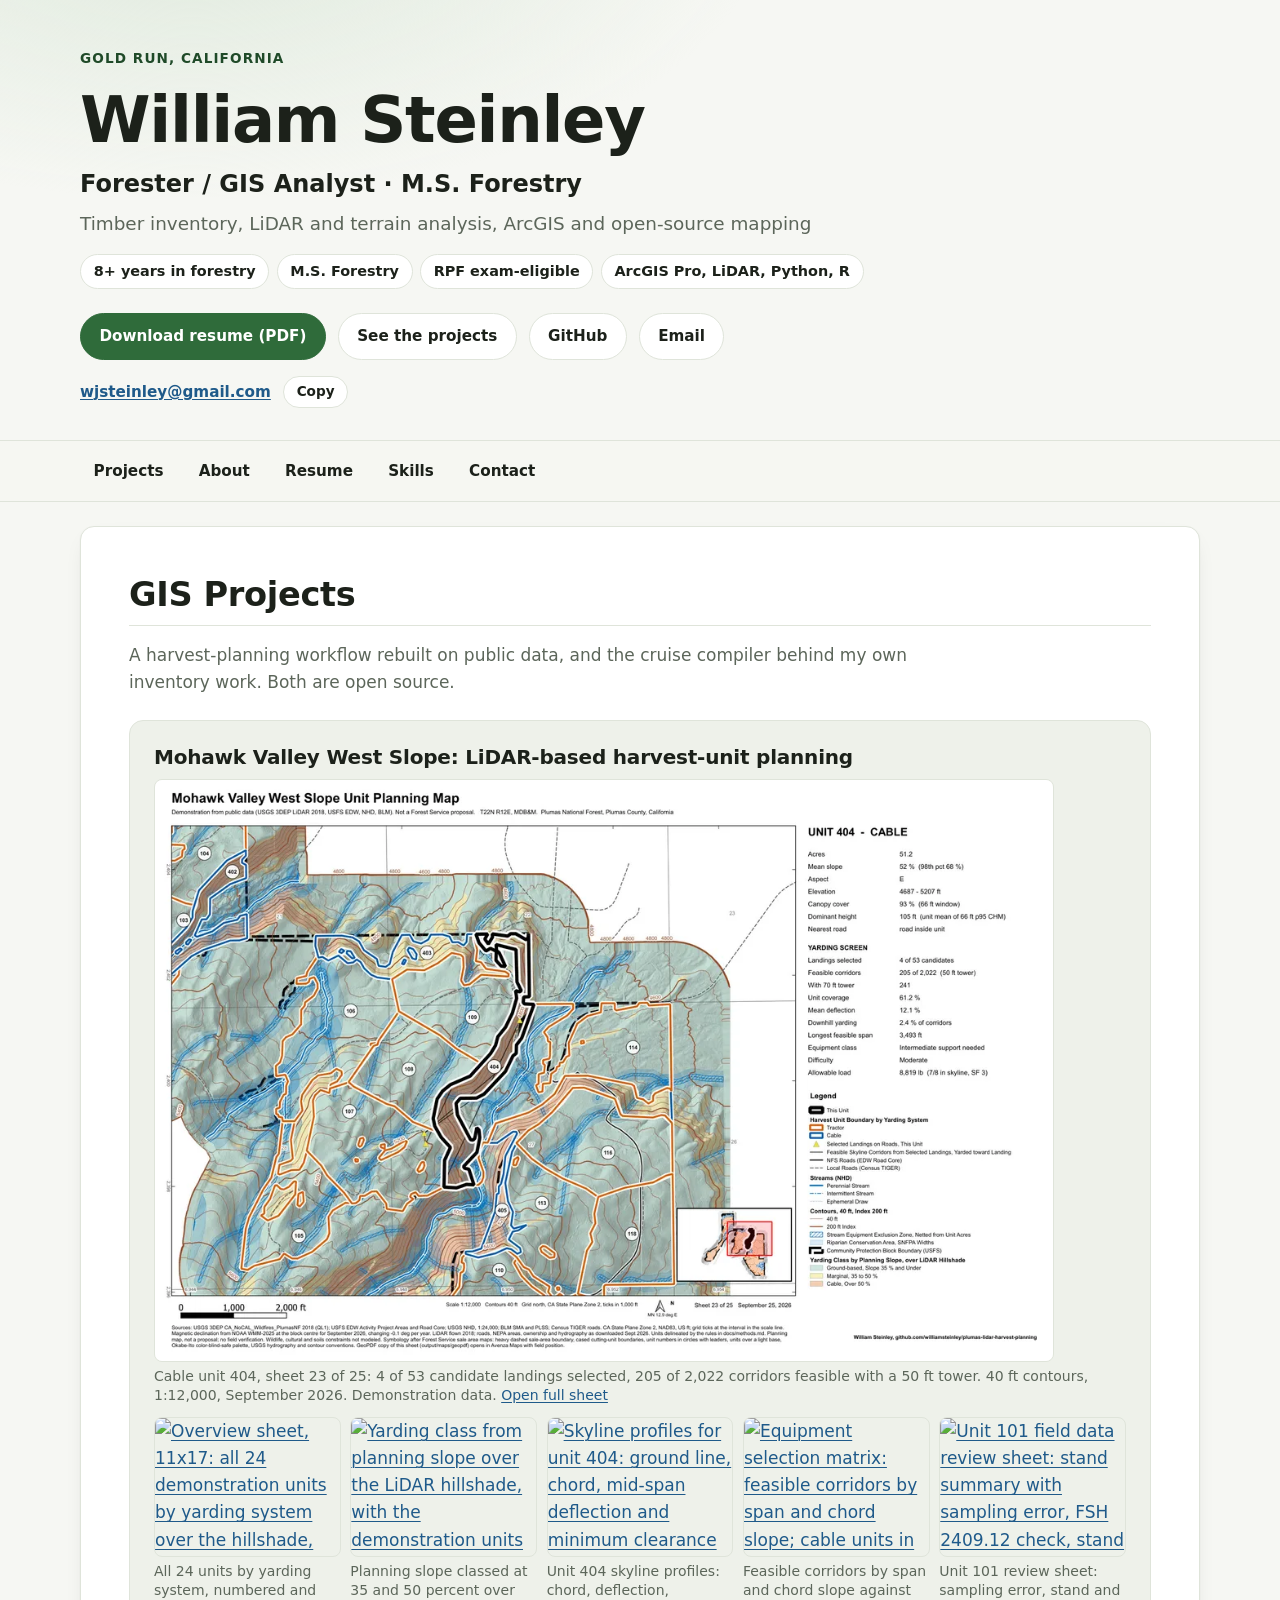
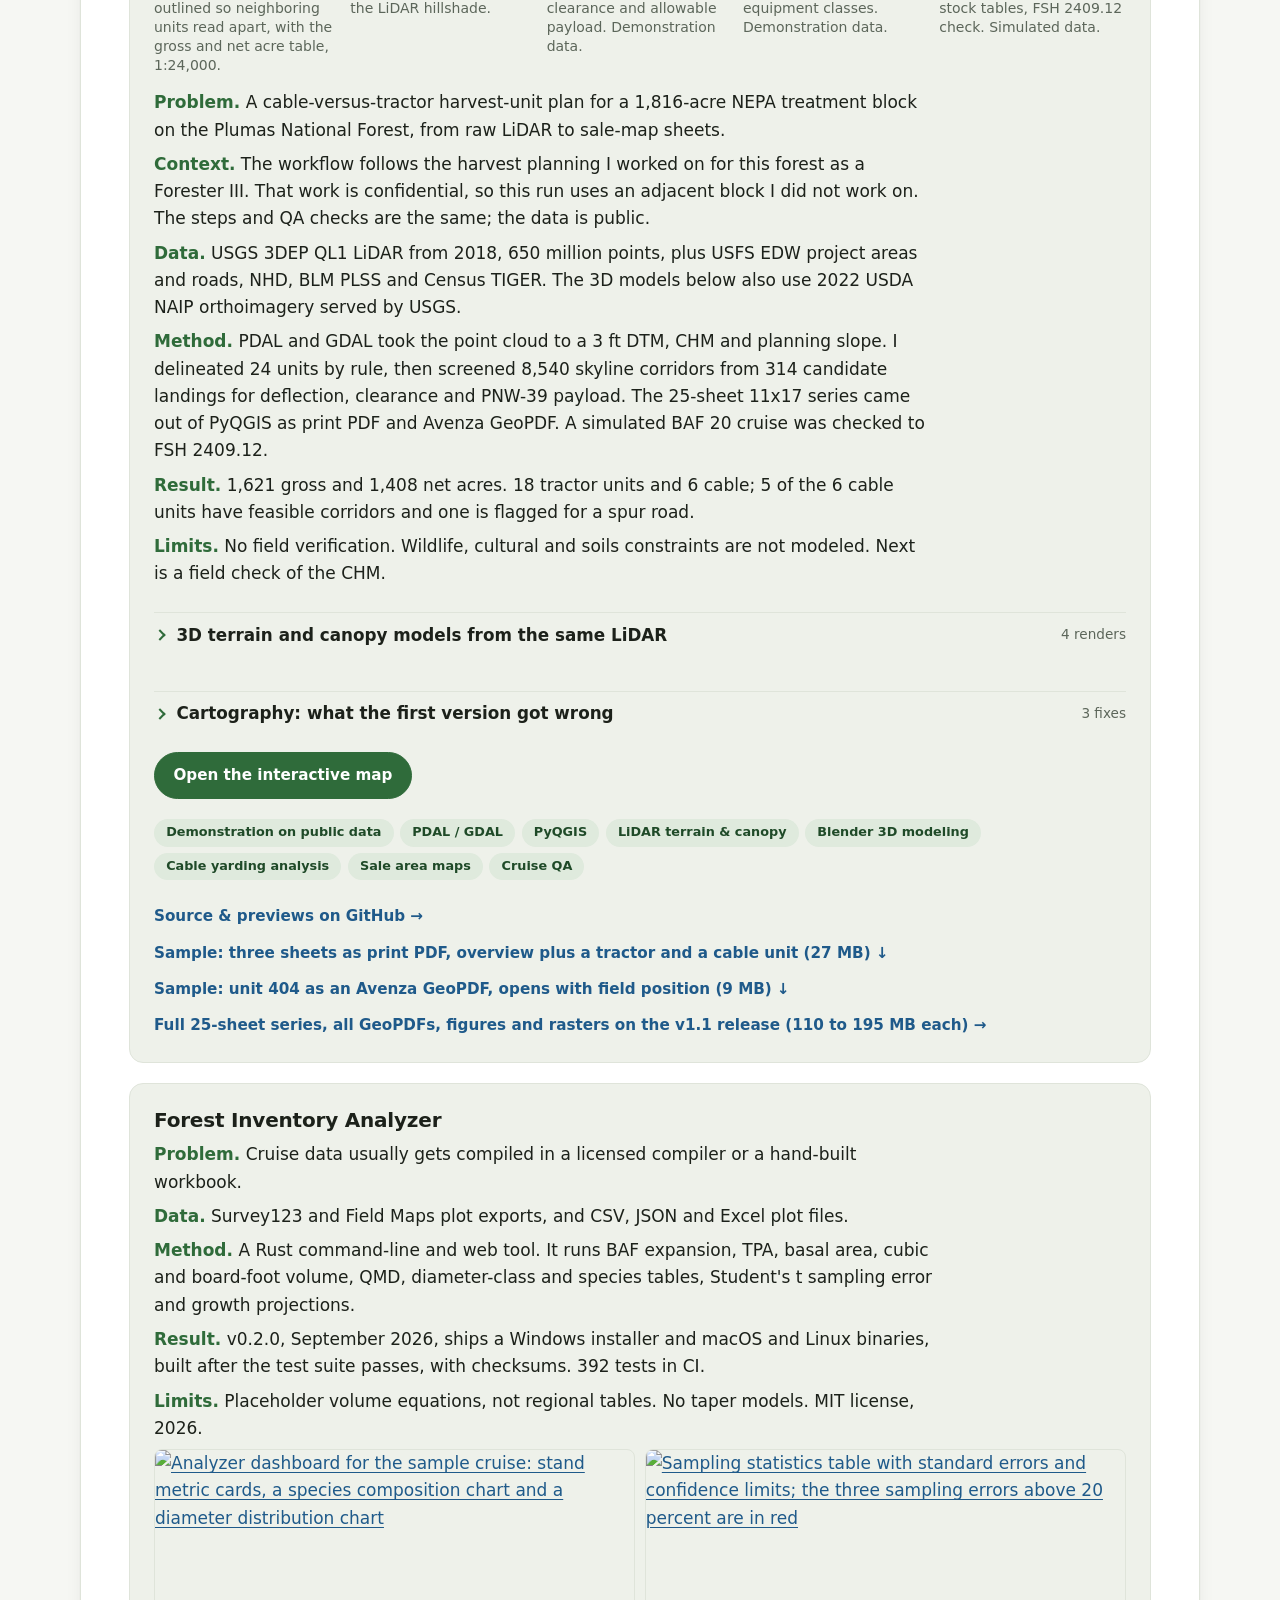
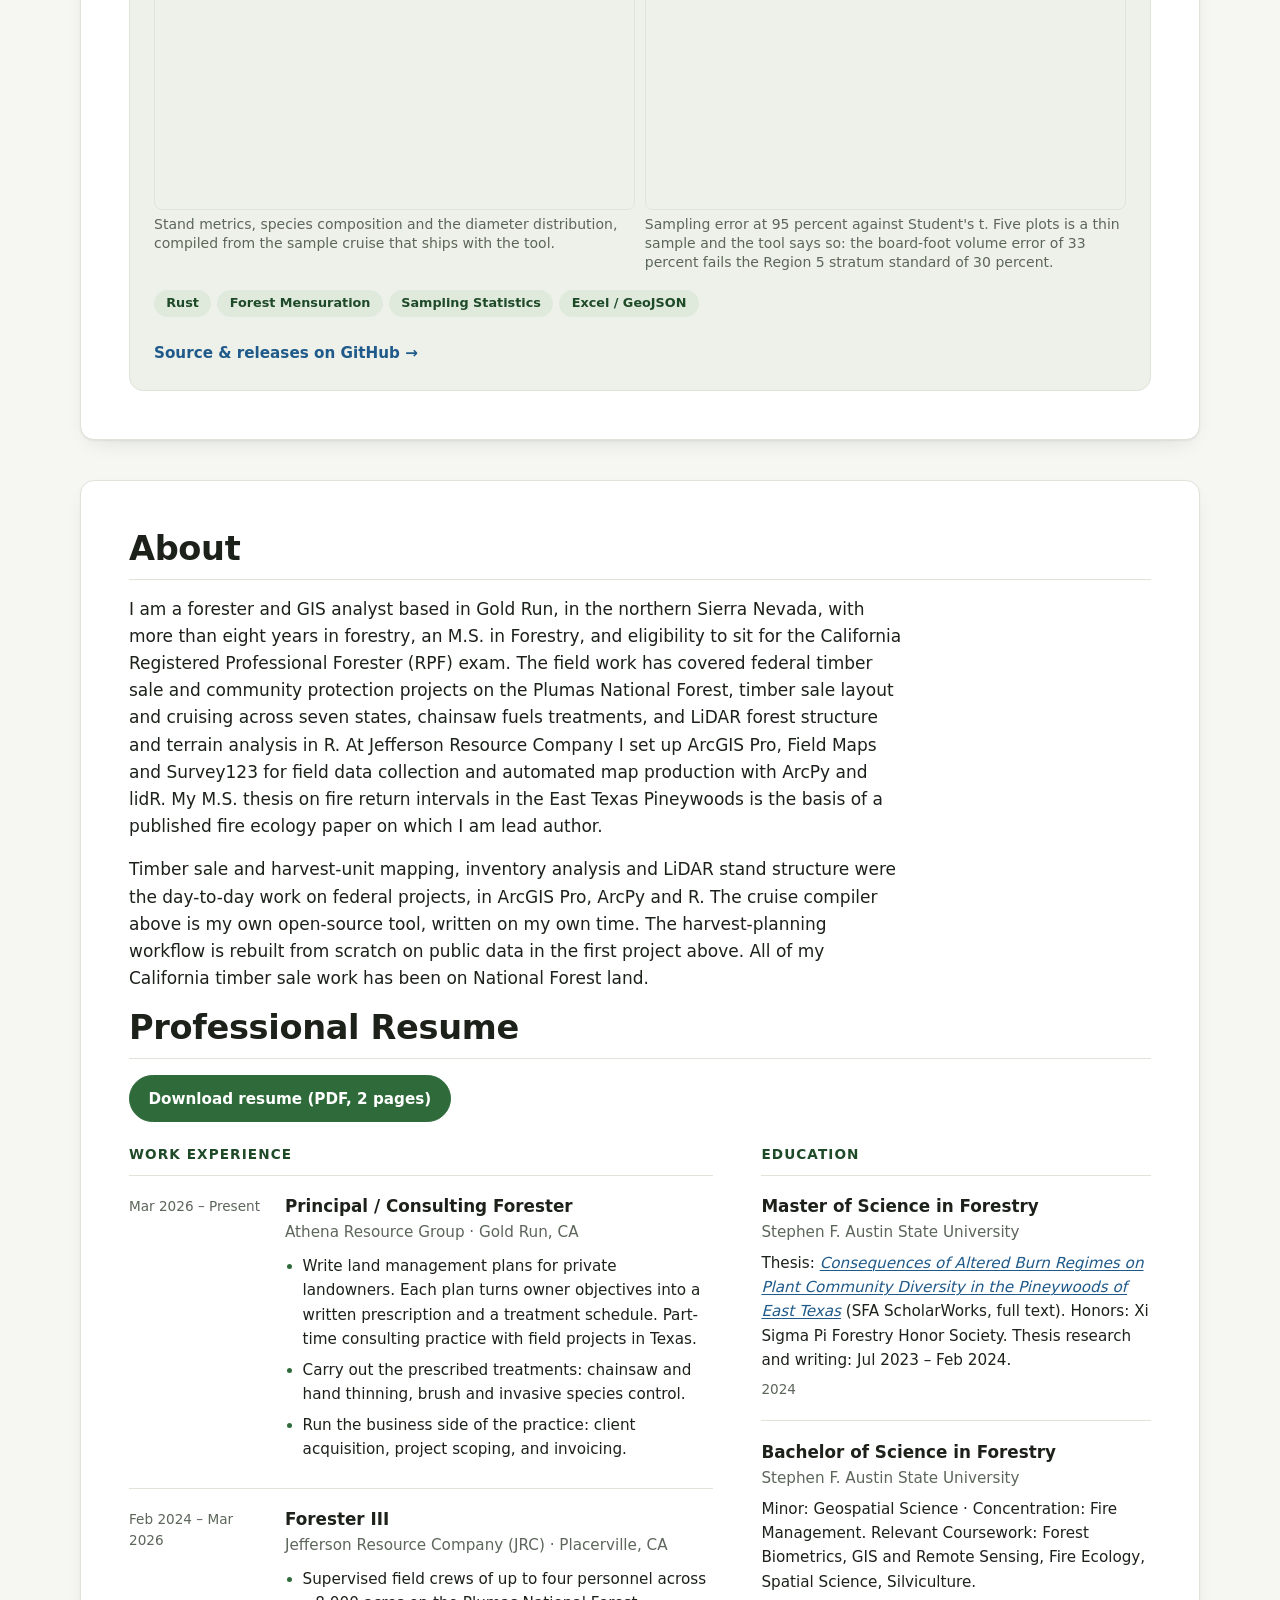
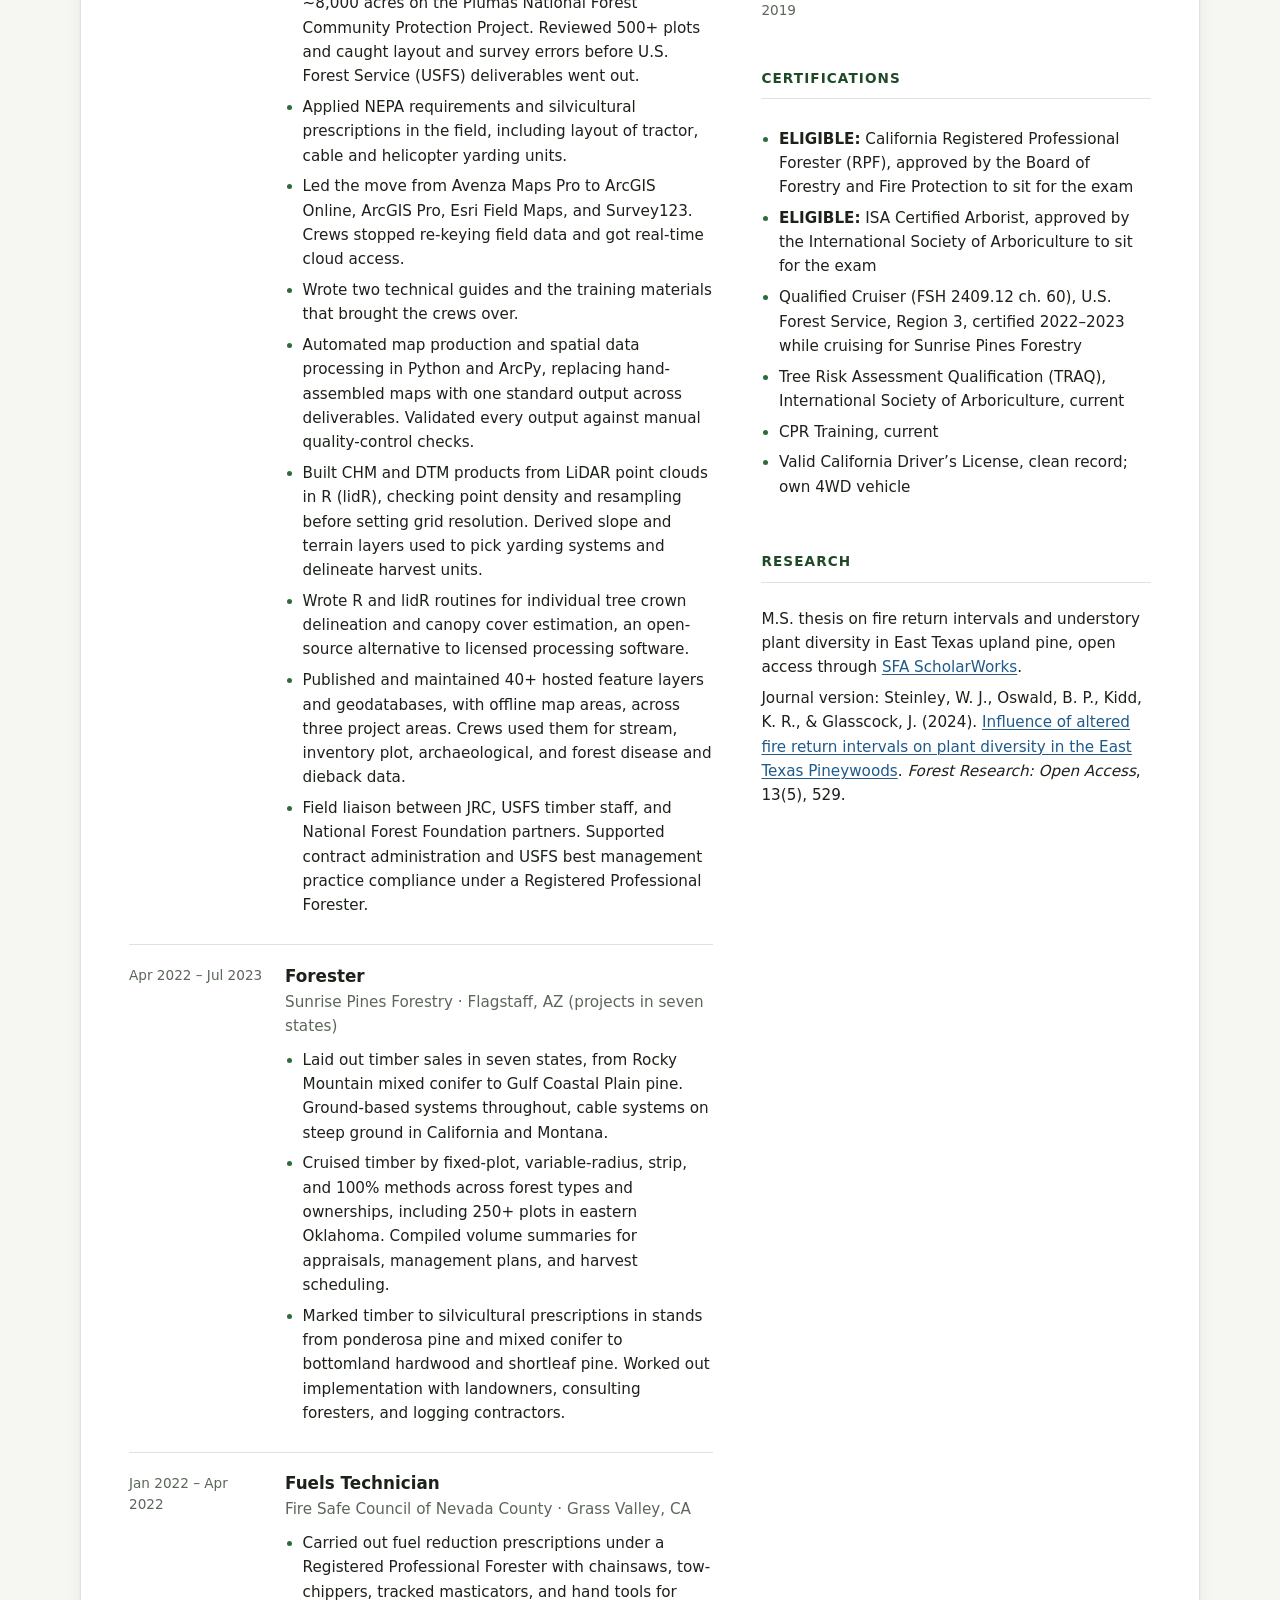
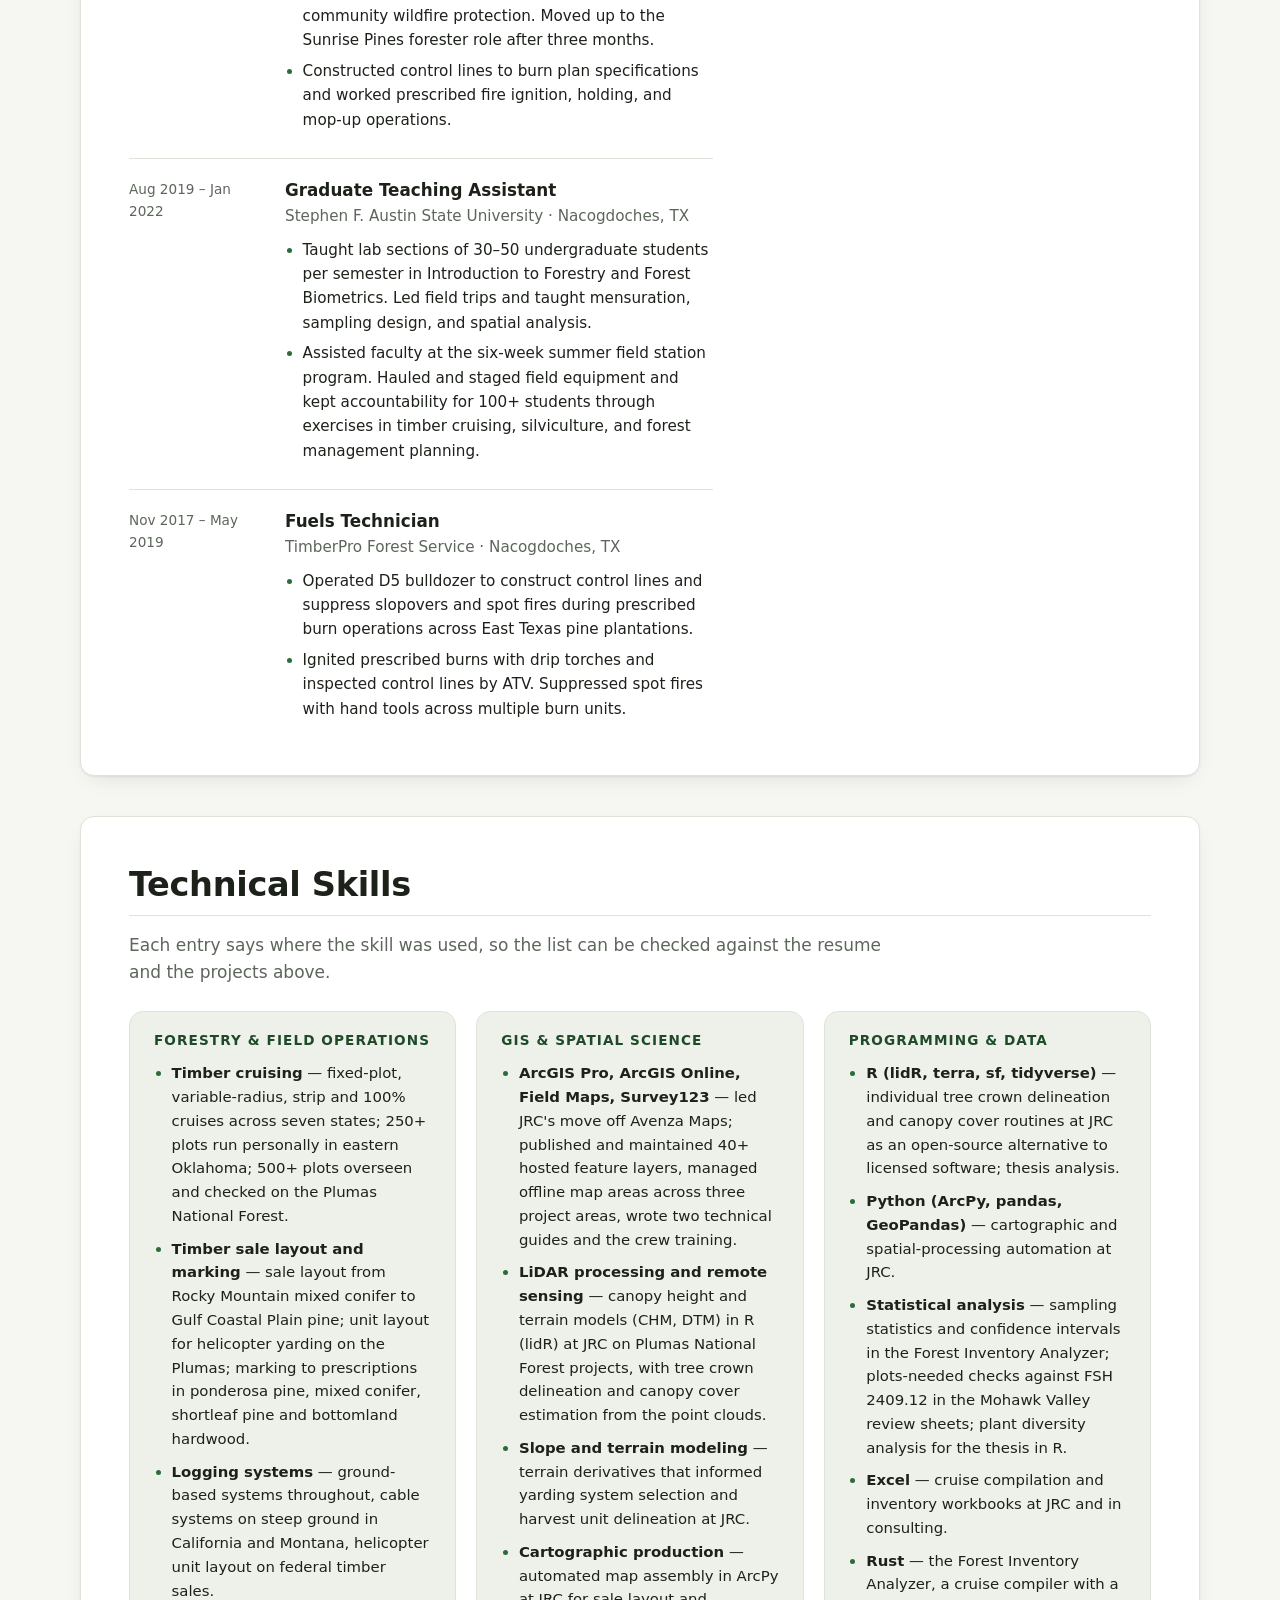
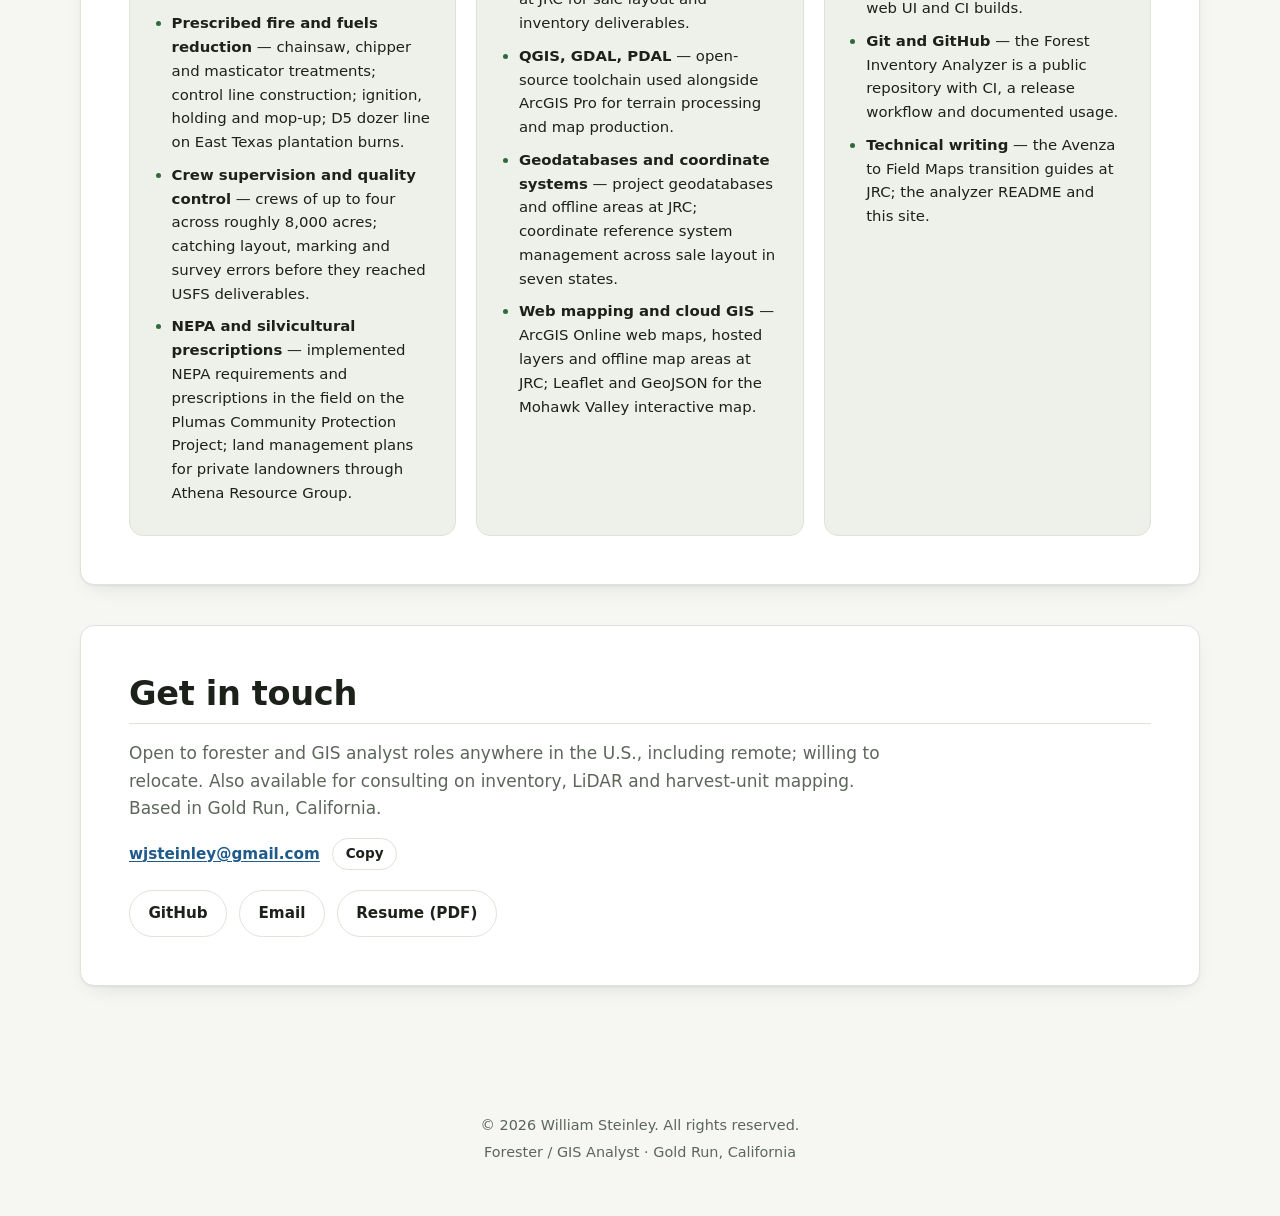
==== commit e1a52dec: "On-page resume synced to the Oct 9 master: one-person practice wording and the Avenza bullet split" ====
--- a/index.html
+++ b/index.html
@@ -228,7 +228,7 @@
                 <ul class="resume-bullets">
                   <li>Write land management plans for private landowners. Each plan turns owner objectives into a written prescription and a treatment schedule. Part-time consulting practice with field projects in Texas.</li>
                   <li>Carry out the prescribed treatments: chainsaw and hand thinning, brush and invasive species control.</li>
-                  <li>Run business operations for the two-person firm: client acquisition, project scoping, and invoicing.</li>
+                  <li>Run the business side of the practice: client acquisition, project scoping, and invoicing.</li>
                 </ul>
                 <div class="date">Mar 2026 &ndash; Present</div>
               </div>
@@ -239,7 +239,7 @@
                 <ul class="resume-bullets">
                   <li>Supervised field crews of up to four personnel across ~8,000 acres on the Plumas National Forest Community Protection Project. Reviewed 500+ plots and caught layout and survey errors before U.S. Forest Service (USFS) deliverables went out.</li>
                   <li>Applied NEPA requirements and silvicultural prescriptions in the field, including layout of tractor, cable and helicopter yarding units.</li>
-                  <li>Led the move from Avenza Maps Pro to ArcGIS Online, ArcGIS Pro, Esri Field Maps, and Survey123, ending manual re-keying of field data and giving crews real-time cloud access.</li>
+                  <li>Led the move from Avenza Maps Pro to ArcGIS Online, ArcGIS Pro, Esri Field Maps, and Survey123. Crews stopped re-keying field data and got real-time cloud access.</li>
                   <li>Wrote two technical guides and the training materials that brought the crews over.</li>
                   <li>Automated map production and spatial data processing in Python and ArcPy, replacing hand-assembled maps with one standard output across deliverables. Validated every output against manual quality-control checks.</li>
                   <li>Built CHM and DTM products from LiDAR point clouds in R (lidR), checking point density and resampling before setting grid resolution. Derived slope and terrain layers used to pick yarding systems and delineate harvest units.</li>
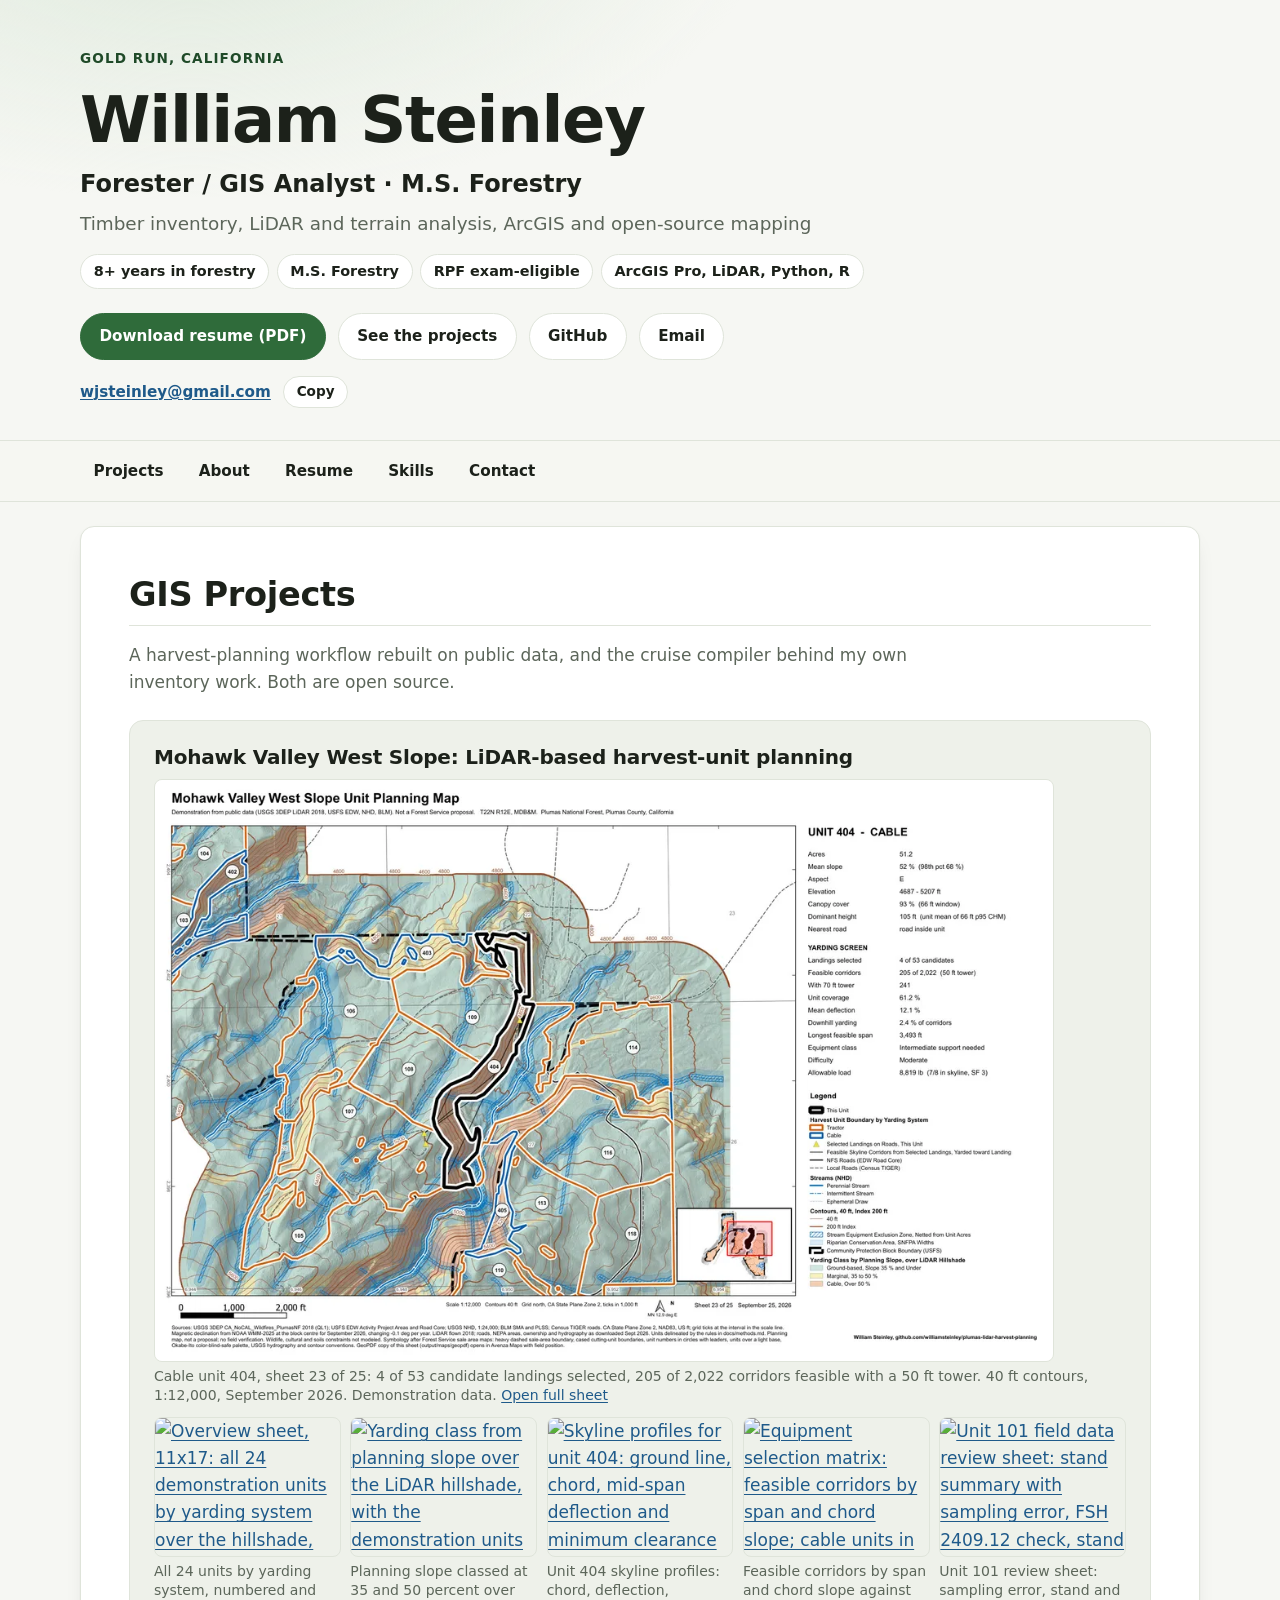
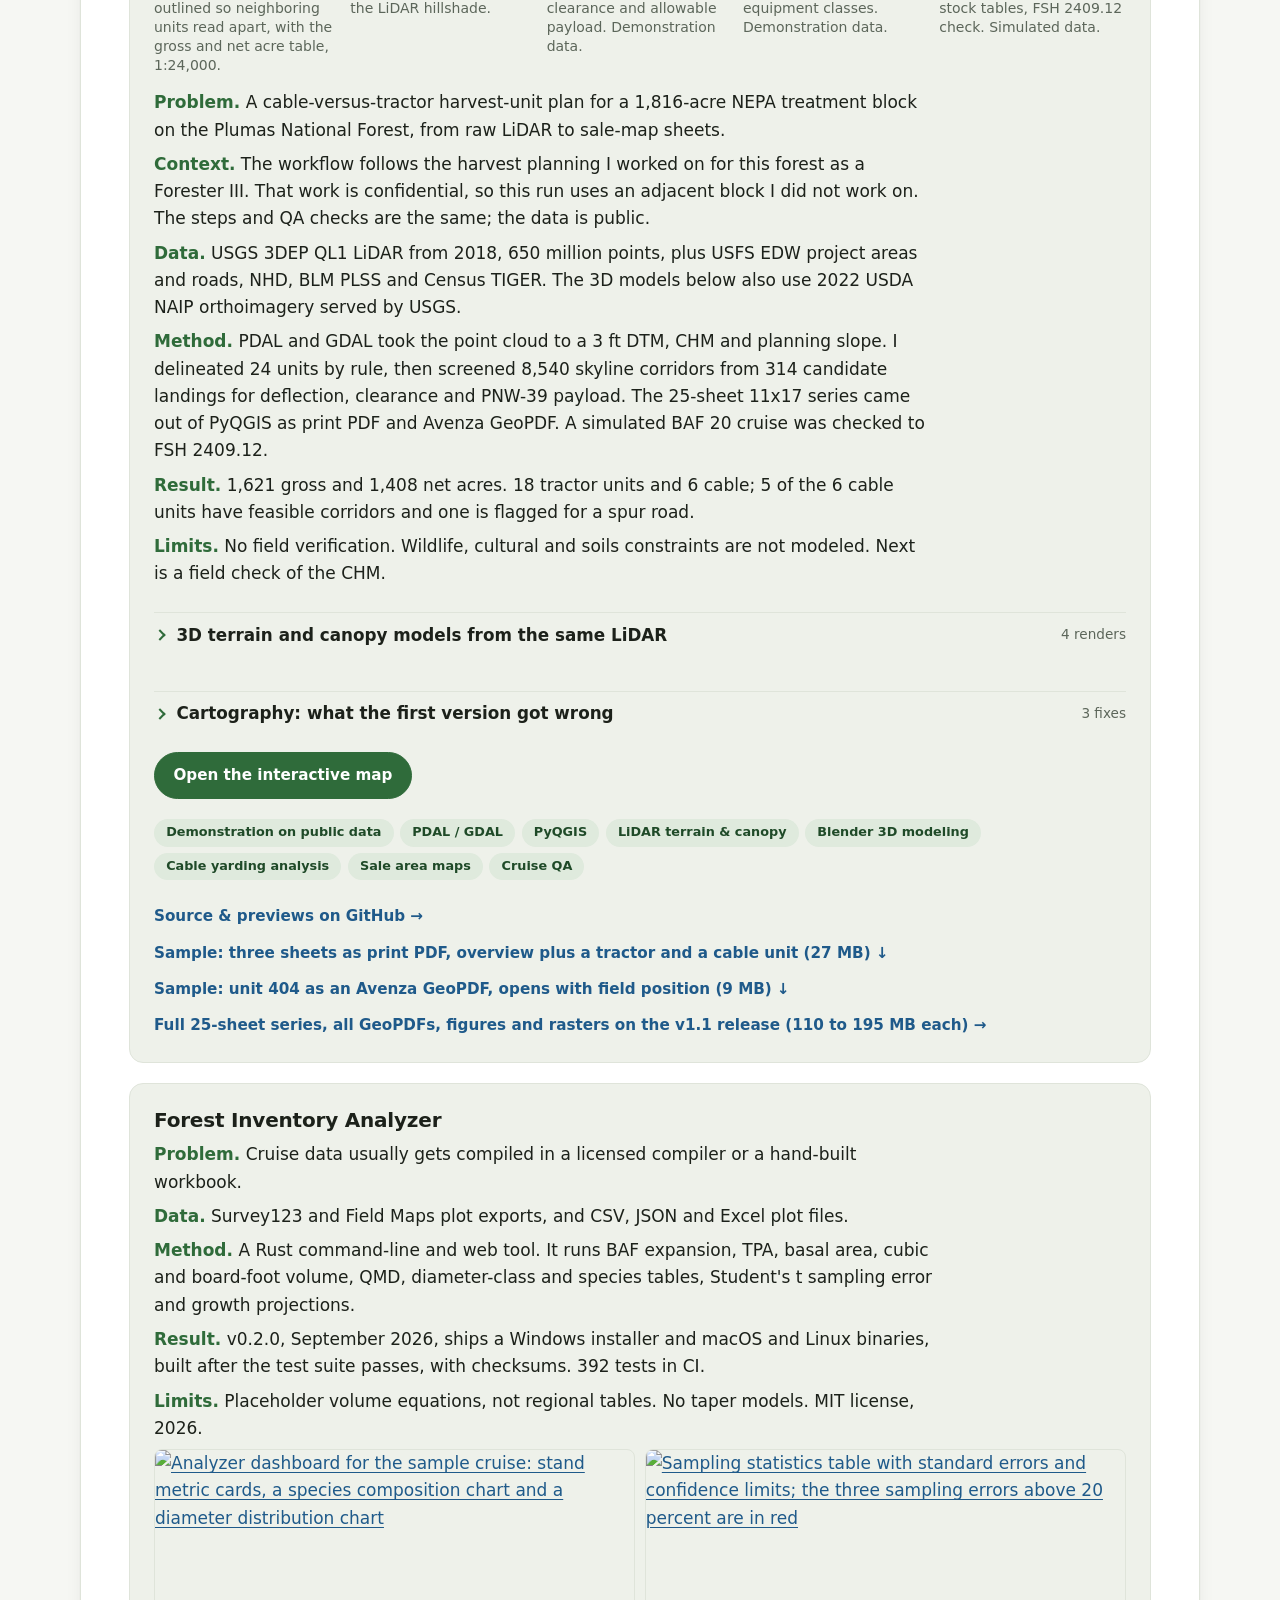
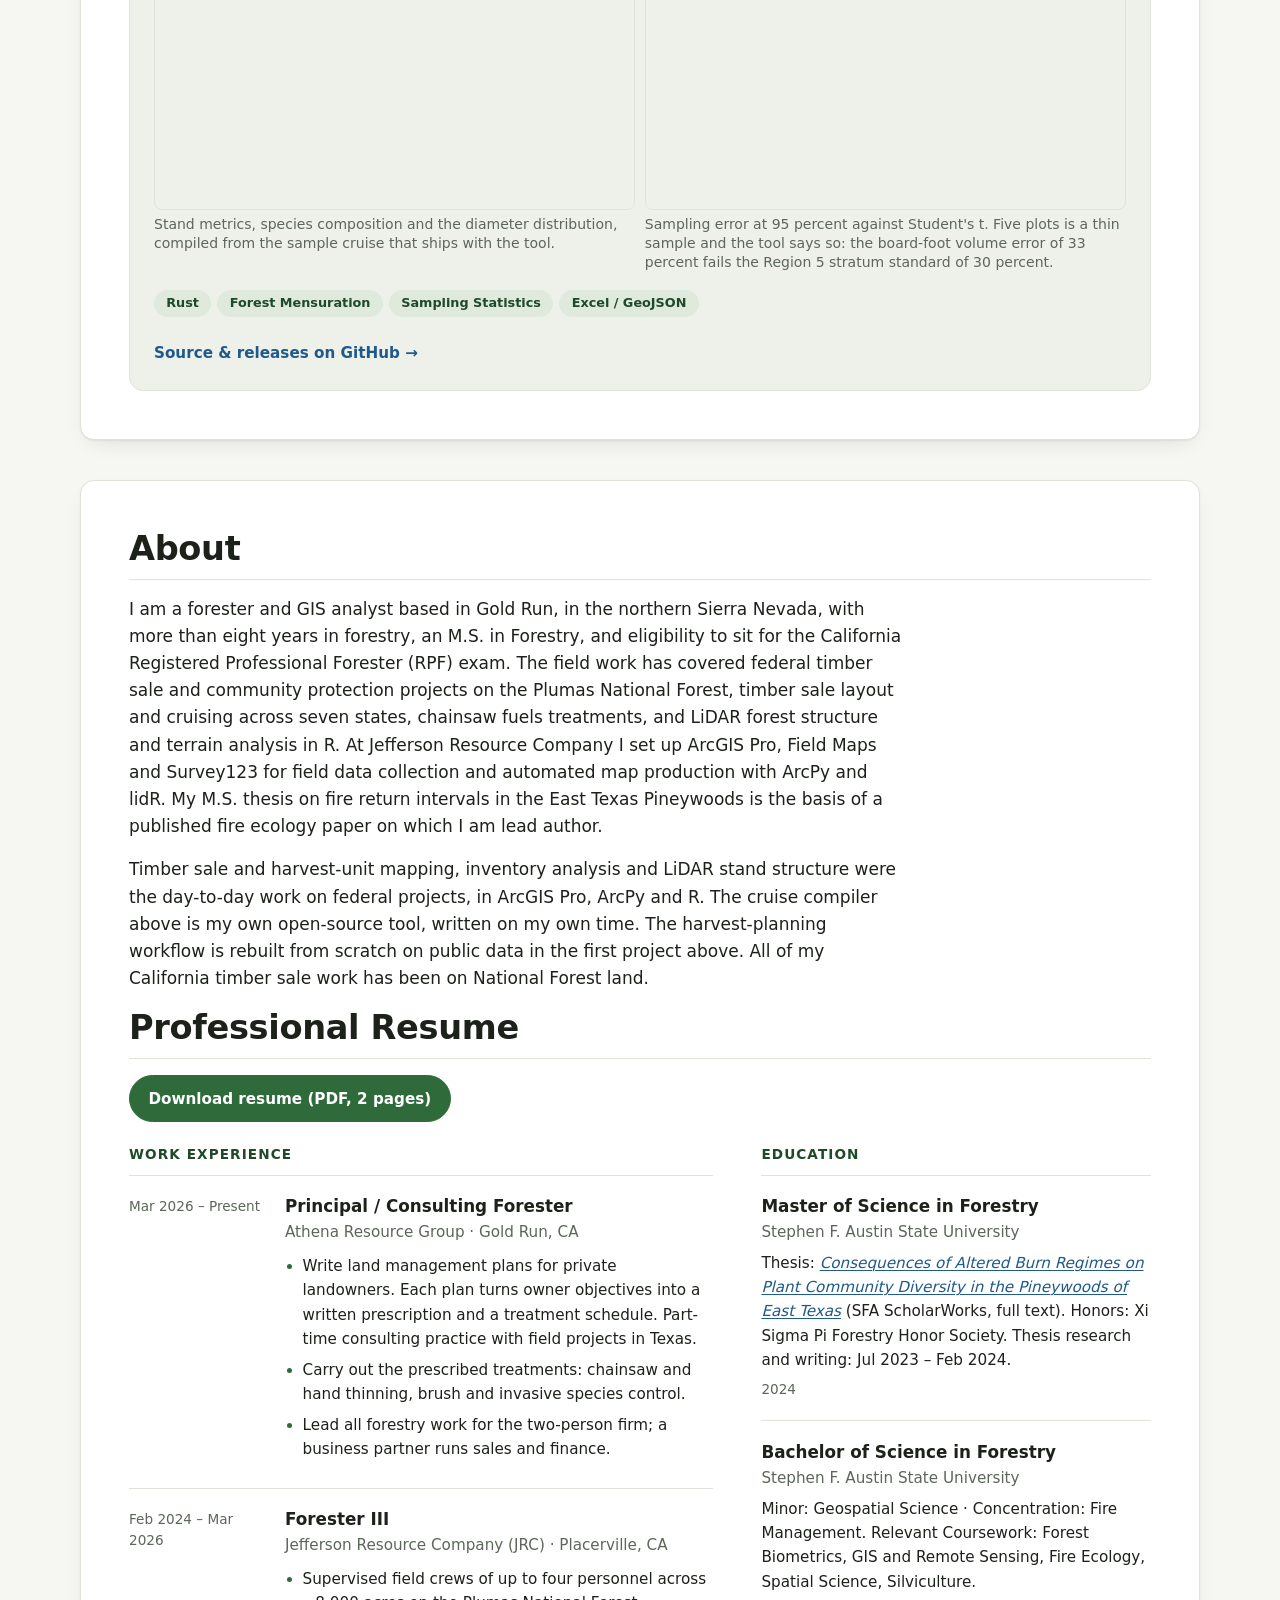
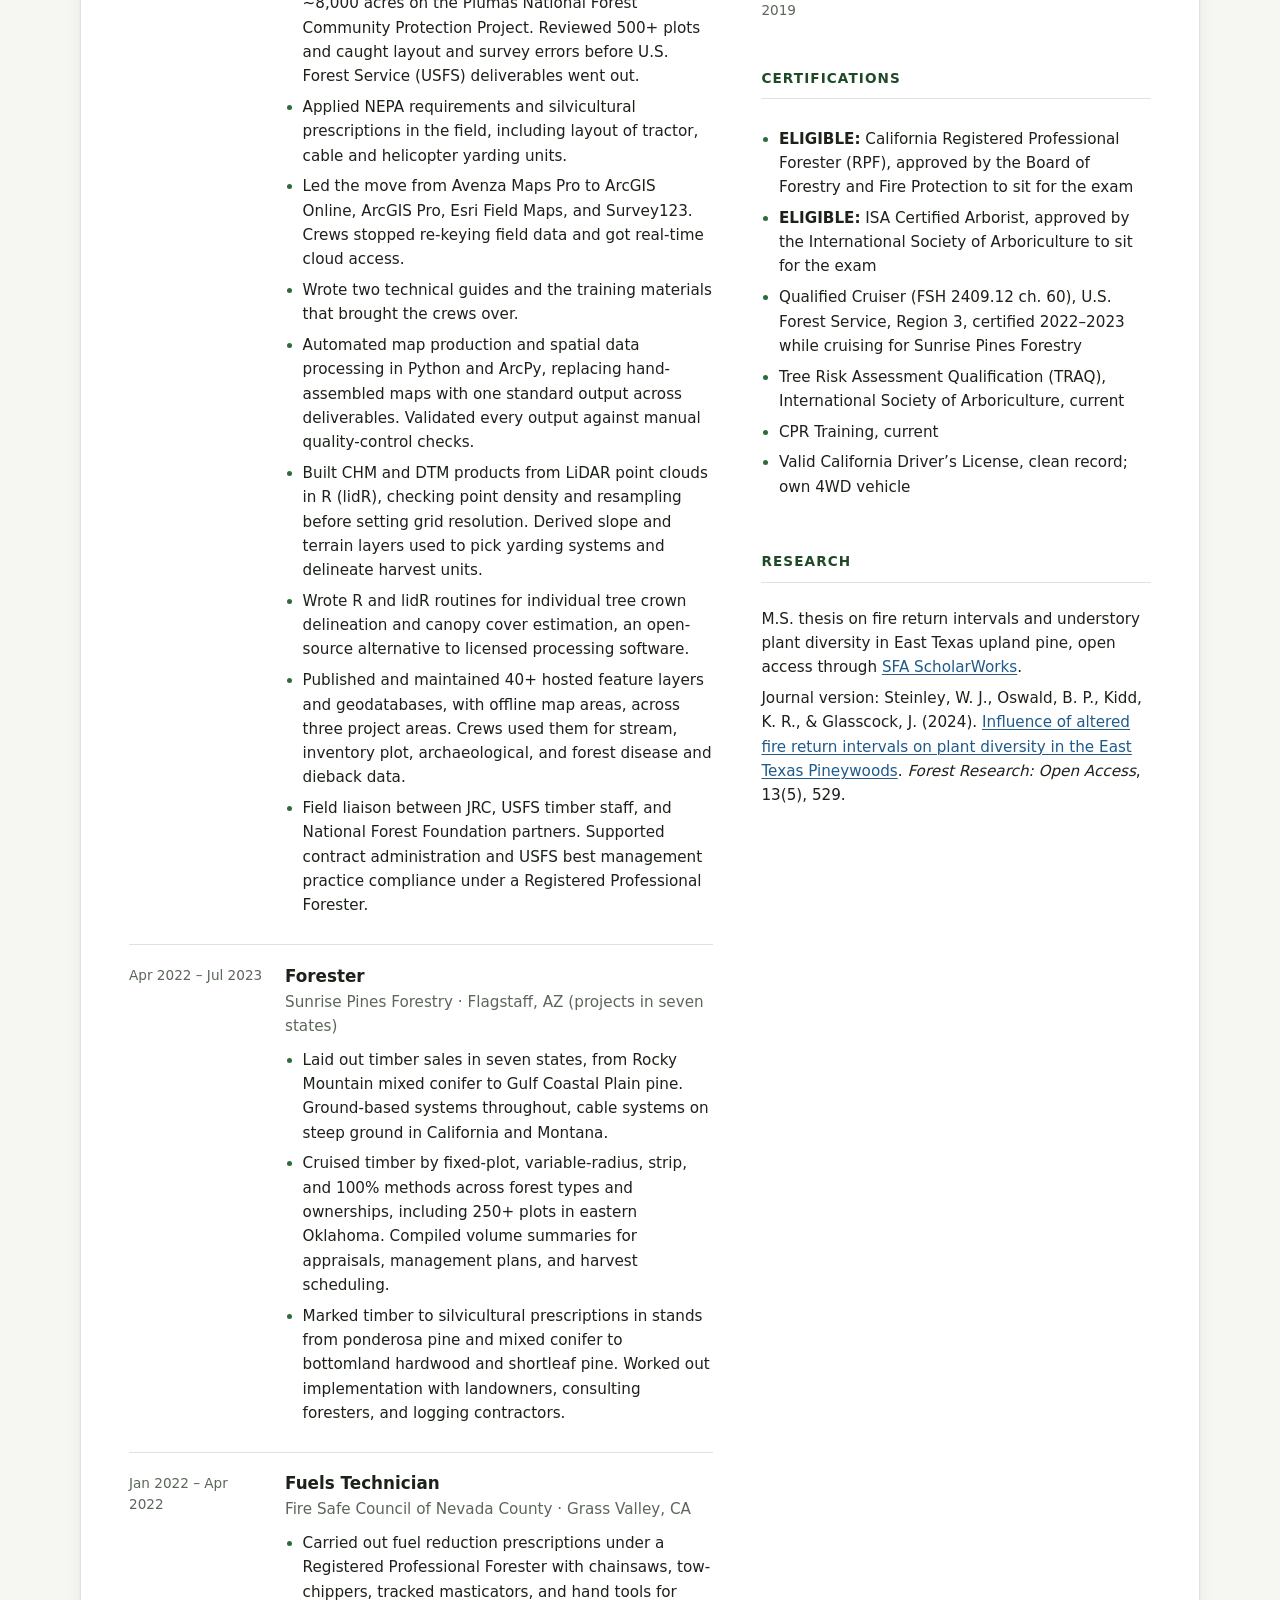
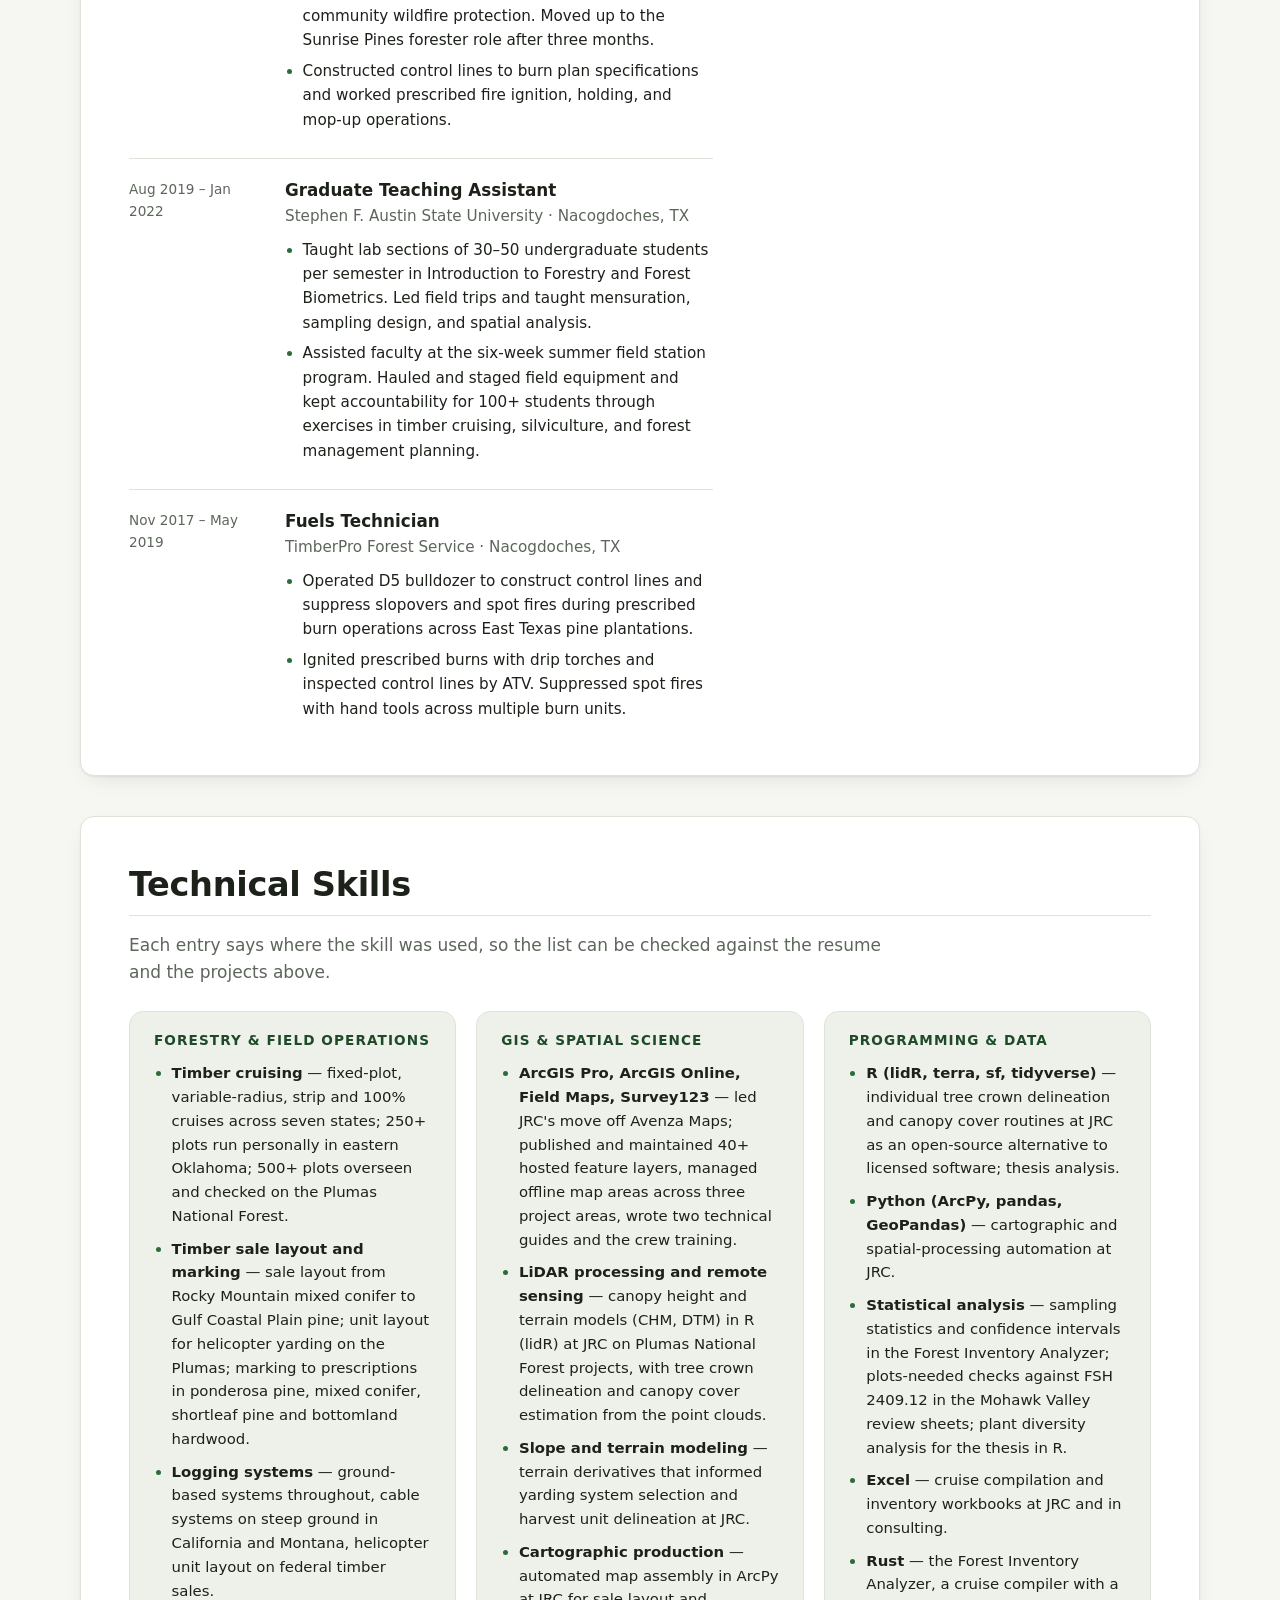
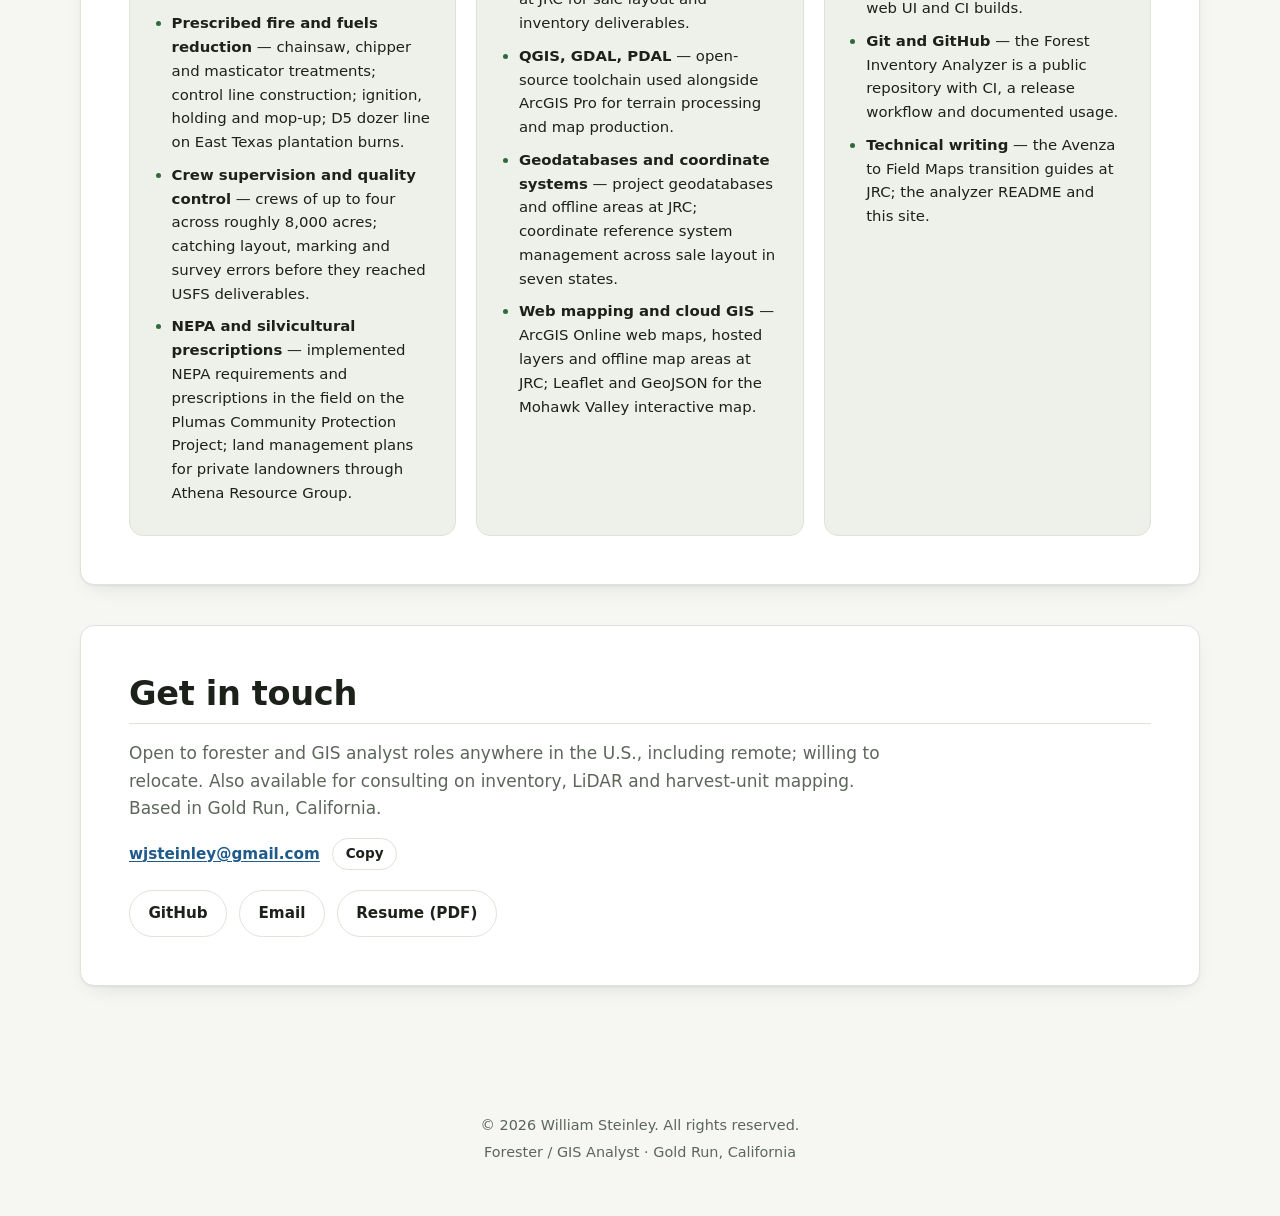
==== commit fff0f2df: "Resume: Athena line corrected to a two-person firm where William leads the forestry work and a busin" ====
--- a/index.html
+++ b/index.html
@@ -228,7 +228,7 @@
                 <ul class="resume-bullets">
                   <li>Write land management plans for private landowners. Each plan turns owner objectives into a written prescription and a treatment schedule. Part-time consulting practice with field projects in Texas.</li>
                   <li>Carry out the prescribed treatments: chainsaw and hand thinning, brush and invasive species control.</li>
-                  <li>Run the business side of the practice: client acquisition, project scoping, and invoicing.</li>
+                  <li>Lead all forestry work for the two-person firm; a business partner runs sales and finance.</li>
                 </ul>
                 <div class="date">Mar 2026 &ndash; Present</div>
               </div>
